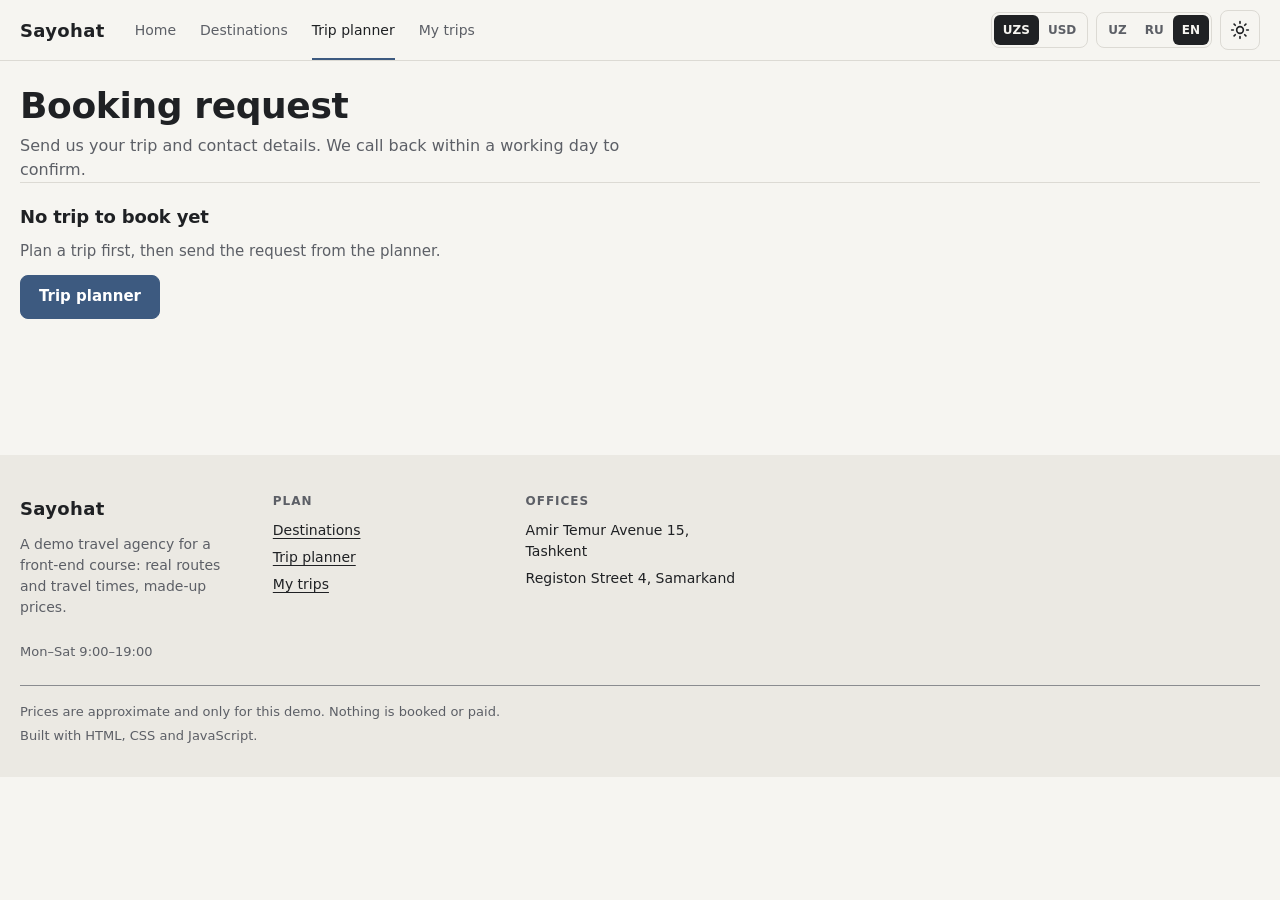
==== booking.html @ a6b67fc7 "Travel agency: logic and pages (not styled yet) Six pages: home with a quick trip start, destination" ====
<!doctype html>
<html lang="en">
<head>
  <meta charset="utf-8">
  <meta name="viewport" content="width=device-width, initial-scale=1">
  <title>Sayohat</title>
  <meta name="description" content="">
  <meta name="theme-color" content="#f6f5f1">
  <!-- Apply the saved theme before the page is drawn, so it never flashes. -->
  <script>
    window.APP_NS = "travel";
    try {
      var savedTheme = localStorage.getItem("travel:theme");
      document.documentElement.setAttribute("data-theme", savedTheme || (matchMedia("(prefers-color-scheme: dark)").matches ? "dark" : "light"));
    } catch (e) {}
  </script>
  <link rel="stylesheet" href="css/base.css">
  <link rel="stylesheet" href="css/site.css">
  <script defer src="js/core.js"></script>
  <script defer src="js/lang.js"></script>
  <script defer src="js/data.js"></script>
  <script defer src="js/calc.js"></script>
  <script defer src="js/store.js"></script>
  <script defer src="js/photos.js"></script>
  <script defer src="js/layout.js"></script>
  <script defer src="js/pages/booking.js"></script>
</head>
<body data-page="booking">
  <a class="skip-link" href="#main" data-i18n="skip">Skip to content</a>
  <header id="site-header" class="site-header"></header>

  <main id="main" tabindex="-1" class="container page">
    <h1 class="page-title" data-i18n="page.booking"></h1>
    <p class="lead" data-i18n="book.intro"></p>
    <div id="bookView"></div>
  </main>
  <footer id="site-footer" class="site-footer"></footer>
  <div id="toasts" class="toast-host" aria-live="polite"></div>
</body>
</html>
---- css/base.css ----
/* ==========================================================
   Travel site base: tokens, reset, type, buttons, form fields, chips,
   sliders, switches, badges, tables, toast (components from site #7).
   ========================================================== */

/* PLACEHOLDER LOOK: plain neutral greys and system fonts, only so the pages
   are usable while the logic is built. The real palette, fonts and shapes
   come from the design brief (do not style before it arrives). */
:root,
:root[data-theme="light"] {
  color-scheme: light;
  --bg: #f6f5f1; --surface: #ffffff; --raised: #ebe9e3; --elevated: #ffffff;
  --ink: #1f2124; --ink-2: #5c5f66; --ink-3: #a3a5aa;
  --line: #dcdad4; --line-strong: #8a8c90;
  --accent: #3d5a80; --accent-text: #3d5a80; --btn: #3d5a80; --btn-hover: #2f4767; --on-btn: #ffffff;
  --soft: #e7ecf3; --ok: #2f7a4f; --warn: #94601f; --danger: #b2433e;
  --chart: #3d5a80; --meter: #2f7a4f; --plate: #e4e2dc;
  --field: #ffffff; --band: #ffffff;
  --toast-bg: #1f2124; --toast-ink: #f6f5f1; --toast-action: #b9c9e0; --focus: #1f2124;
}
:root[data-theme="dark"] {
  color-scheme: dark;
  --bg: #16181c; --surface: #1e2025; --raised: #282a30; --elevated: #30333a;
  --ink: #eeedea; --ink-2: #a9abb0; --ink-3: #6f7278;
  --line: #34373d; --line-strong: #75787e;
  --accent: #8fb0d9; --accent-text: #9fbce0; --btn: #8fb0d9; --btn-hover: #a7c2e3; --on-btn: #16181c;
  --soft: #263040; --ok: #7cbf94; --warn: #d6a764; --danger: #e08a84;
  --chart: #8fb0d9; --meter: #7cbf94; --plate: #1e2025;
  --field: #1e2025; --band: #1e2025;
  --toast-bg: #30333a; --toast-ink: #eeedea; --toast-action: #a7c2e3; --focus: #eeedea;
}

:root {
  --font-head: system-ui, -apple-system, "Segoe UI", Roboto, sans-serif;
  --font-body: system-ui, -apple-system, "Segoe UI", Roboto, sans-serif;
  --r-ctl: 8px;              /* ordinary controls: 6–10px */
  --r-panel: 12px;           /* larger panels */
  --s1: 4px; --s2: 8px; --s3: 12px; --s4: 16px; --s5: 20px; --s6: 24px; --s8: 32px; --s10: 40px; --s12: 48px; --s16: 64px;
  --ease: cubic-bezier(0.2, 0.7, 0.2, 1);
  --fast: 160ms;
  --wide: 1240px;
}

/* ---------- reset and type ---------- */
*, *::before, *::after { box-sizing: border-box; }
html { -webkit-text-size-adjust: 100%; }
body {
  margin: 0;
  min-height: 100vh;
  background: var(--bg);
  color: var(--ink);
  font-family: var(--font-body);
  font-size: 0.9375rem;
  font-weight: 400;
  line-height: 1.5;
  -webkit-font-smoothing: antialiased;
}
h1, h2, h3, p, figure, dl, dd { margin: 0; }
h1, h2, h3 { font-family: var(--font-head); font-weight: 700; line-height: 1.15; letter-spacing: -0.01em; }
button, input, select, textarea { font: inherit; color: inherit; }
button { cursor: pointer; }
ul, ol { margin: 0; padding: 0; list-style: none; }
fieldset { border: 0; margin: 0; padding: 0; min-width: 0; }
legend { padding: 0; }
img, svg { display: block; }
[hidden] { display: none !important; } /* class display rules (e.g. .empty { display: grid }) must not undo hidden */
a { color: var(--accent-text); text-underline-offset: 3px; }
a:hover { color: var(--ink); }
/* every number that people compare lines up */
.num, output, td, .price, .pay-big { font-variant-numeric: tabular-nums; }

:focus-visible { outline: 2px solid var(--focus); outline-offset: 2px; border-radius: 4px; }

.visually-hidden {
  position: absolute !important; width: 1px; height: 1px; padding: 0; margin: -1px;
  overflow: hidden; clip: rect(0 0 0 0); white-space: nowrap; border: 0;
}
.container { width: min(100% - 32px, var(--wide)); margin-inline: auto; }
.hint { color: var(--ink-2); font-size: 0.8125rem; }
.eyebrow, .label { font-size: 0.75rem; font-weight: 500; letter-spacing: 0.08em; text-transform: uppercase; color: var(--ink-2); }

/* ---------- buttons: rectangular, solid accent primary ---------- */
.btn {
  display: inline-flex; align-items: center; justify-content: center; gap: 8px;
  min-height: 44px; padding: 0 18px;
  border: 1px solid var(--btn); border-radius: var(--r-ctl);
  background: var(--btn); color: var(--on-btn);
  font-weight: 600; font-size: 0.9375rem; text-decoration: none; white-space: nowrap;
  transition: background-color var(--fast) var(--ease), border-color var(--fast) var(--ease), color var(--fast) var(--ease);
}
.btn:hover { background: var(--btn-hover); border-color: var(--btn-hover); color: var(--on-btn); }
.btn:disabled { opacity: 0.45; cursor: not-allowed; }
.btn .icon { flex: none; }
.btn-ghost { background: transparent; color: var(--ink); border-color: var(--line-strong); }
.btn-ghost:hover { background: var(--raised); border-color: var(--ink-2); color: var(--ink); }
.btn-danger-ghost { background: transparent; color: var(--danger); border-color: var(--line-strong); }
.btn-danger-ghost:hover { background: transparent; border-color: var(--danger); color: var(--danger); }
.btn-small { min-height: 36px; padding: 0 12px; font-size: 0.8125rem; }
.icon-btn {
  display: inline-grid; place-items: center; width: 40px; height: 40px; flex: none;
  border: 1px solid var(--line); border-radius: var(--r-ctl);
  background: transparent; color: var(--ink);
  transition: border-color var(--fast) var(--ease), background-color var(--fast) var(--ease);
}
.icon-btn:hover { border-color: var(--line-strong); background: var(--raised); }

/* language switch */
.seg { display: inline-flex; border: 1px solid var(--line); border-radius: var(--r-ctl); padding: 2px; }
.seg button { border: 0; background: none; padding: 6px 9px; border-radius: 6px; font-size: 0.75rem; font-weight: 600; color: var(--ink-2); }
.seg button[aria-pressed="true"] { background: var(--ink); color: var(--bg); }

/* ---------- form fields: 44–48px, clear labels ---------- */
.field { display: grid; gap: 6px; min-width: 0; }
.field > label, .field-label, legend { font-size: 0.8125rem; font-weight: 500; color: var(--ink); }
.input, .select {
  width: 100%; min-height: 46px; padding: 10px 12px;
  background: var(--field); color: var(--ink);
  border: 1px solid var(--line-strong); border-radius: var(--r-ctl);
  transition: border-color var(--fast) var(--ease), box-shadow var(--fast) var(--ease);
}
.select { appearance: none; padding-right: 36px; background-image: linear-gradient(45deg, transparent 50%, var(--ink-2) 50%), linear-gradient(135deg, var(--ink-2) 50%, transparent 50%); background-position: calc(100% - 18px) 50%, calc(100% - 13px) 50%; background-size: 5px 5px; background-repeat: no-repeat; }
.input::placeholder { color: var(--ink-2); }
.input:hover, .select:hover { border-color: var(--ink-2); }
.input:focus-visible, .select:focus-visible { outline: none; border-color: var(--accent); box-shadow: 0 0 0 3px var(--soft); }
.input[aria-invalid="true"] { border-color: var(--danger); }
.field-error { font-size: 0.8125rem; color: var(--danger); font-weight: 500; }
.field-error:empty { display: none; }
input[type="number"] { font-variant-numeric: tabular-nums; }

/* ---------- chips: compact and understated, a tint instead of an outline ---------- */
.chip-row { display: flex; flex-wrap: wrap; gap: 6px; align-items: center; }
.chip {
  position: relative; display: inline-flex; align-items: center; gap: 6px;
  min-height: 34px; padding: 0 12px;
  border: 1px solid transparent; border-radius: 6px; background: var(--raised);
  font-size: 0.8125rem; font-weight: 500; color: var(--ink); cursor: pointer;
  transition: border-color var(--fast) var(--ease), background-color var(--fast) var(--ease);
}
.chip:hover { border-color: var(--line-strong); }
.chip-radio:has(input:checked):hover { border-color: var(--ink); }
.chip-radio input { position: absolute; opacity: 0; width: 1px; height: 1px; pointer-events: none; }
.chip-radio:has(input:checked) { background: var(--ink); border-color: var(--ink); color: var(--bg); }
.chip-radio:has(input:focus-visible) { outline: 2px solid var(--focus); outline-offset: 2px; }
.chip.is-disabled { opacity: 0.4; cursor: not-allowed; }
.chip-active { background: var(--soft); border-color: transparent; }
.chip-active .icon { color: var(--ink-2); }

/* ---------- sliders: big thumb, filled track, value and range shown ---------- */
.slider-field { gap: 4px; }
.slider-head { display: flex; justify-content: space-between; gap: 12px; align-items: baseline; }
.slider-value { font-family: var(--font-head); font-weight: 700; font-size: 0.9375rem; white-space: nowrap; }
.slider-range { display: flex; justify-content: space-between; font-size: 0.75rem; color: var(--ink-2); font-variant-numeric: tabular-nums; }
.slider {
  --pct: 50%;
  appearance: none; width: 100%; height: 32px; margin: 0; background: transparent; cursor: pointer;
}
.slider::-webkit-slider-runnable-track { height: 6px; border-radius: 3px; background: linear-gradient(to right, var(--accent) var(--pct), var(--raised) var(--pct)); }
.slider::-moz-range-track { height: 6px; border-radius: 3px; background: var(--raised); }
.slider::-moz-range-progress { height: 6px; border-radius: 3px; background: var(--accent); }
.slider::-webkit-slider-thumb { appearance: none; width: 24px; height: 24px; margin-top: -9px; border-radius: 50%; background: var(--surface); border: 2px solid var(--ink); box-shadow: 0 1px 2px rgba(0, 0, 0, 0.2); }
.slider::-moz-range-thumb { width: 20px; height: 20px; border-radius: 50%; background: var(--surface); border: 2px solid var(--ink); }
.slider:focus-visible { outline: none; }
.slider:focus-visible::-webkit-slider-thumb { outline: 2px solid var(--focus); outline-offset: 3px; }
.slider:focus-visible::-moz-range-thumb { outline: 2px solid var(--focus); outline-offset: 3px; }

/* ---------- switches: compact, obvious on/off ---------- */
.switch { display: flex; align-items: center; gap: 12px; cursor: pointer; font-size: 0.875rem; min-height: 32px; }
.switch input {
  appearance: none; flex: none; width: 40px; height: 24px; margin: 0; border-radius: 12px;
  background: var(--raised); border: 1px solid var(--line-strong); position: relative; cursor: pointer;
  transition: background-color var(--fast) var(--ease), border-color var(--fast) var(--ease);
}
.switch input::after {
  content: ""; position: absolute; top: 3px; left: 3px; width: 16px; height: 16px; border-radius: 50%;
  background: var(--ink-2); transition: transform var(--fast) var(--ease), background-color var(--fast) var(--ease);
}
.switch input:checked { background: var(--ink); border-color: var(--ink); }
.switch input:checked::after { transform: translateX(16px); background: var(--bg); }
.switch input:focus-visible { outline: 2px solid var(--focus); outline-offset: 2px; }

/* ---------- badges ---------- */
.badges { display: flex; flex-wrap: wrap; gap: 4px; }
.badge { display: inline-block; padding: 2px 7px; border-radius: 4px; font-size: 0.6875rem; font-weight: 600; letter-spacing: 0.03em; background: var(--surface); color: var(--ink); }
.badge-new { background: var(--ink); color: var(--bg); border-color: var(--ink); }

/* ---------- tables: horizontal separators ---------- */
.table { width: 100%; border-collapse: collapse; font-size: 0.875rem; }
.table th, .table td { padding: 10px 12px; border-bottom: 1px solid var(--line); text-align: left; vertical-align: top; }
.table thead th { font-weight: 500; color: var(--ink-2); font-size: 0.8125rem; }
.table tbody th { font-weight: 500; }

/* ---------- toast ---------- */
.toast-host { position: fixed; inset: auto 0 calc(var(--tabbar-h, 0px) + 16px) 0; display: grid; justify-items: center; padding-inline: 16px; pointer-events: none; z-index: 60; }
.toast {
  display: inline-flex; align-items: center; gap: 16px; max-width: 520px;
  padding: 10px 10px 10px 16px; border-radius: var(--r-ctl);
  background: var(--toast-bg); color: var(--toast-ink); font-size: 0.875rem;
  pointer-events: auto; animation: toast-in 0.2s var(--ease);
}
.toast.is-leaving { animation: toast-out 0.2s var(--ease) forwards; }
.toast button { background: none; border: 0; padding: 6px 8px; font-weight: 700; color: var(--toast-action); border-radius: 6px; }
@keyframes toast-in { from { opacity: 0; transform: translateY(8px); } }
@keyframes toast-out { to { opacity: 0; transform: translateY(8px); } }

@media (prefers-reduced-motion: reduce) {
  *, *::before, *::after { animation-duration: 0.001ms !important; transition-duration: 0.001ms !important; scroll-behavior: auto !important; }
}
---- css/site.css ----
/* ==========================================================
   Page layouts. STRUCTURE ONLY: grids, spacing and order so every page
   works on phones and desktops. The look (colours, fonts, shapes,
   imagery) waits for the design brief.
   ========================================================== */

:root { --header-h: 60px; --tabbar-h: 0px; }
body { padding-bottom: var(--tabbar-h); }
.skip-link { position: absolute; left: 8px; top: -60px; z-index: 70; padding: 10px 14px; background: var(--surface); border: 1px solid var(--line-strong); border-radius: var(--r-ctl); }
.skip-link:focus { top: 8px; }
.page { padding-block: var(--s6) var(--s12); }
.page-title { font-size: clamp(1.625rem, 4.5vw, 2.25rem); }
.lead { max-width: 62ch; color: var(--ink-2); margin-top: var(--s2); font-size: 1rem; }
.section { margin-top: var(--s12); }
.section > h2, .section-head h2 { font-size: 1.25rem; margin-bottom: var(--s4); }
.section-head { display: flex; justify-content: space-between; align-items: baseline; gap: var(--s3); flex-wrap: wrap; }
.more-link { font-size: 0.875rem; font-weight: 500; }
.empty { display: grid; gap: var(--s3); justify-items: start; padding-block: var(--s6); border-top: 1px solid var(--line); color: var(--ink-2); }
.empty h1, .empty h2 { color: var(--ink); font-size: 1.125rem; }
.price { font-family: var(--font-head); font-weight: 700; font-variant-numeric: tabular-nums; }
.field-row { display: grid; gap: var(--s4); grid-template-columns: repeat(auto-fit, minmax(min(100%, 180px), 1fr)); }
.check { display: flex; gap: var(--s3); align-items: flex-start; font-size: 0.9375rem; cursor: pointer; }
.check input { width: 20px; height: 20px; margin: 2px 0 0; flex: none; accent-color: var(--btn); }
textarea.input { resize: vertical; min-height: 88px; }

/* ---------- header and phone tab bar ---------- */
.site-header { position: sticky; top: 0; z-index: 30; background: var(--bg); border-bottom: 1px solid var(--line); }
.header-bar { display: flex; align-items: center; gap: var(--s5); min-height: var(--header-h); }
.brand { color: var(--ink); text-decoration: none; }
.brand-word { font-family: var(--font-head); font-weight: 800; font-size: 1.125rem; letter-spacing: 0.02em; }
.header-tools { display: flex; align-items: center; gap: var(--s2); margin-left: auto; }
.site-nav ul { display: flex; gap: var(--s1); }
.site-nav a { position: relative; display: flex; align-items: center; gap: 6px; padding: 8px 10px; border-radius: 6px; color: var(--ink-2); text-decoration: none; font-size: 0.875rem; font-weight: 500; }
.site-nav a:hover, .site-nav a[aria-current="page"] { color: var(--ink); }
.nav-count:not(:empty) { min-width: 18px; height: 18px; padding: 0 5px; border-radius: 9px; background: var(--ink); color: var(--bg); font-size: 0.6875rem; font-weight: 700; line-height: 18px; text-align: center; }
.icon-btn .i-sun, .icon-btn .i-moon { display: inline-flex; }
:root[data-theme="dark"] .icon-btn .i-sun, :root:not([data-theme="dark"]) .icon-btn .i-moon { display: none; }
.nav-short { display: none; }
@media (min-width: 960px) {
  .site-nav .icon { display: none; }
  .site-nav a[aria-current="page"]::after { content: ""; position: absolute; left: 10px; right: 10px; bottom: -11px; height: 2px; background: var(--accent); }
}
@media (max-width: 959px) {
  :root { --tabbar-h: 64px; }
  .site-nav { position: fixed; inset: auto 0 0 0; z-index: 40; background: var(--band); border-top: 1px solid var(--line); padding-bottom: env(safe-area-inset-bottom); }
  .site-nav ul { justify-content: space-around; gap: 0; }
  .site-nav li { flex: 1; min-width: 0; }
  .site-nav a { flex-direction: column; gap: 3px; padding: 9px 2px 8px; font-size: 0.6875rem; border-radius: 0; }
  .site-nav a[aria-current="page"]::before { content: ""; position: absolute; top: -1px; left: 25%; right: 25%; height: 2px; background: var(--accent); }
  .nav-count:not(:empty) { position: absolute; top: 4px; left: calc(50% + 6px); }
  .site-nav .nav-full { position: absolute; width: 1px; height: 1px; overflow: hidden; clip: rect(0 0 0 0); white-space: nowrap; }
  .site-nav .nav-short { display: block; max-width: 100%; overflow: hidden; text-overflow: ellipsis; white-space: nowrap; }
  .header-bar { gap: var(--s2); min-height: 56px; }
  .seg button { padding: 6px 7px; }
}

/* ---------- photos and placeholder plates ---------- */
.photo { position: relative; margin: 0; aspect-ratio: 4 / 3; overflow: hidden; background: var(--plate); border-radius: var(--r-ctl); }
.photo img { position: absolute; inset: 0; width: 100%; height: 100%; object-fit: cover; }
.photo-fallback { position: absolute; inset: 0; display: grid; place-content: center; text-align: center; gap: 2px; padding: var(--s3); color: var(--ink-2); }
.photo-fallback-brand { font-size: 0.6875rem; font-weight: 600; letter-spacing: 0.12em; text-transform: uppercase; }
.photo-fallback-name { font-family: var(--font-head); font-size: clamp(1rem, 3vw, 1.375rem); font-weight: 700; color: var(--ink); }

/* ---------- cards ---------- */
.card-grid { display: grid; gap: var(--s8) var(--s5); grid-template-columns: repeat(auto-fill, minmax(min(100%, 260px), 1fr)); }
.city-card { position: relative; display: grid; grid-template-rows: auto 1fr; min-width: 0; }
.card-body { display: grid; gap: 6px; padding-top: var(--s3); align-content: start; min-width: 0; }
.card-region { font-size: 0.75rem; font-weight: 600; letter-spacing: 0.06em; text-transform: uppercase; color: var(--ink-2); }
.card-title { font-size: 1.0625rem; }
.card-title a { color: var(--ink); text-decoration: none; }
.city-card .card-title a::after { content: ""; position: absolute; inset: 0; } /* the whole card opens the place */
.city-card:hover .card-title a { text-decoration: underline; }
.card-about { color: var(--ink-2); font-size: 0.875rem; }
.card-facts { display: grid; gap: 4px; font-size: 0.8125rem; color: var(--ink-2); }
.card-facts li { display: flex; gap: 6px; align-items: flex-start; }
.card-facts .icon { flex: none; margin-top: 2px; }
.card-actions { position: relative; z-index: 1; display: flex; gap: 6px; margin-top: var(--s1); }
.save-btn[aria-pressed="true"] .icon { fill: currentColor; color: var(--danger); }
.tour-grid { display: grid; gap: var(--s6); grid-template-columns: repeat(auto-fill, minmax(min(100%, 300px), 1fr)); }
.tour-card { padding-top: var(--s4); border-top: 1px solid var(--line); }
.tour-card .card-body { padding-top: 0; justify-items: start; }
.tour-route { font-size: 0.875rem; font-weight: 500; }
.tour-price { margin-block: var(--s1); }

/* ---------- home ---------- */
.hero { display: grid; gap: var(--s6); }
.hero-text { display: grid; gap: var(--s3); align-content: start; }
.hero h1 { font-size: clamp(1.75rem, 5.5vw, 2.75rem); max-width: 20ch; }
.quick-plan { display: grid; gap: var(--s4); padding: var(--s5); background: var(--band); border-radius: var(--r-panel); }
.quick-plan h2 { font-size: 1.125rem; }
.qp-row { display: grid; gap: var(--s4); grid-template-columns: 1fr 1fr; }
.quick-plan .chip input { position: absolute; opacity: 0; width: 1px; height: 1px; }
.quick-plan .chip:has(input:checked) { background: var(--ink); color: var(--bg); }
.quick-plan .chip:has(input:focus-visible) { outline: 2px solid var(--focus); outline-offset: 2px; }
@media (min-width: 960px) { .hero { grid-template-columns: minmax(0, 1fr) minmax(0, 1fr); gap: var(--s10); align-items: start; padding-top: var(--s6); } }
.how-list { display: grid; gap: var(--s5); grid-template-columns: repeat(auto-fit, minmax(min(100%, 220px), 1fr)); counter-reset: how; }
.how-list li { display: grid; gap: 4px; padding-top: var(--s3); border-top: 1px solid var(--line); counter-increment: how; }
.how-list li::before { content: counter(how); font-family: var(--font-head); font-weight: 700; color: var(--ink-2); }
.how-list span { color: var(--ink-2); font-size: 0.9375rem; }

/* ---------- destinations ---------- */
.dest-filters { display: grid; gap: var(--s4); margin-top: var(--s6); grid-template-columns: repeat(auto-fit, minmax(min(100%, 170px), 1fr)); }
.filter-search, .filter-types { grid-column: 1 / -1; }
.chip-radio input { position: absolute; opacity: 0; width: 1px; height: 1px; }
.result-bar { display: flex; justify-content: space-between; align-items: center; gap: var(--s3); margin-block: var(--s5) var(--s4); }
.result-count { color: var(--ink-2); font-size: 0.875rem; }
@media (min-width: 960px) { .dest-filters { grid-template-columns: 2fr repeat(4, minmax(0, 1fr)); } .filter-search { grid-column: auto; } }

/* ---------- one destination ---------- */
.crumbs ol { display: flex; flex-wrap: wrap; gap: 4px; font-size: 0.8125rem; color: var(--ink-2); margin-bottom: var(--s4); }
.crumbs li + li::before { content: "/"; margin-right: 4px; color: var(--ink-3); }
.crumbs a { color: var(--ink-2); }
.crumbs [aria-current] { color: var(--ink); }
.dest-top { display: grid; gap: var(--s6); }
.dest-photo { aspect-ratio: 16 / 10; border-radius: var(--r-panel); }
.dest-head { display: grid; gap: var(--s3); align-content: start; }
.dest-head h1 { font-size: clamp(1.75rem, 5vw, 2.5rem); }
.dest-actions { display: flex; flex-wrap: wrap; gap: var(--s2); margin-top: var(--s2); }
@media (min-width: 960px) { .dest-top { grid-template-columns: minmax(0, 1.3fr) minmax(0, 1fr); gap: var(--s10); align-items: start; } }
.fact-list { display: grid; }
.fact-list div { display: flex; justify-content: space-between; gap: var(--s3); padding: 8px 0; border-bottom: 1px solid var(--line); font-size: 0.9375rem; }
.fact-list dt { color: var(--ink-2); }
.fact-list dd { text-align: right; font-weight: 500; }
.season-strip { display: grid; grid-template-columns: repeat(12, minmax(0, 1fr)); gap: 3px; }
.season-strip li { display: grid; place-items: center; min-height: 40px; border-radius: 4px; font-size: 0.6875rem; font-weight: 600; text-transform: uppercase; }
.season-best { background: color-mix(in srgb, var(--ok) 26%, var(--bg)); }
.season-ok { background: var(--raised); }
.season-heat { background: color-mix(in srgb, var(--warn) 28%, var(--bg)); }
.season-snow { background: color-mix(in srgb, var(--accent) 22%, var(--bg)); }
.season-key { display: flex; flex-wrap: wrap; gap: var(--s2) var(--s5); margin-top: var(--s3); font-size: 0.8125rem; color: var(--ink-2); background: none; }
.season-key li { display: flex; gap: 6px; align-items: center; background: none; }
.season-key .dot { width: 12px; height: 12px; border-radius: 3px; }
.season-key .season-best .dot { background: color-mix(in srgb, var(--ok) 26%, var(--bg)); }
.season-key .season-ok .dot { background: var(--raised); }
.season-key .season-heat .dot { background: color-mix(in srgb, var(--warn) 28%, var(--bg)); }
.season-key .season-snow .dot { background: color-mix(in srgb, var(--accent) 22%, var(--bg)); }
.sight-list { display: grid; gap: var(--s5); grid-template-columns: repeat(auto-fit, minmax(min(100%, 240px), 1fr)); }
.sight-list li { display: grid; gap: 4px; padding-top: var(--s3); border-top: 1px solid var(--line); }
.sight-list h3 { font-size: 1rem; }
.sight-list p { color: var(--ink-2); font-size: 0.9375rem; }
.way-list { display: grid; gap: var(--s4); margin-top: var(--s3); }
.way { display: grid; gap: 4px; padding-top: var(--s3); border-top: 1px solid var(--line); }
.way-legs { display: flex; flex-wrap: wrap; align-items: center; gap: 2px; font-size: 0.9375rem; }
.way-total { color: var(--ink-2); font-size: 0.875rem; }

/* ---------- planner ---------- */
.planner-layout { display: grid; gap: var(--s8); margin-top: var(--s6); }
@media (min-width: 960px) { .planner-layout { grid-template-columns: minmax(0, 0.9fr) minmax(0, 1.1fr); gap: var(--s12); align-items: start; } }
#planFields { display: grid; gap: var(--s5); }
.stops-field { display: grid; gap: var(--s3); }
.stops-field legend { margin-bottom: var(--s2); }
.stop-list { display: grid; gap: var(--s3); counter-reset: stop; }
.stop { display: grid; grid-template-columns: minmax(0, 1fr) auto; gap: var(--s2) var(--s3); align-items: end; padding: var(--s3) 0; border-bottom: 1px solid var(--line); }
.stop-head { grid-column: 1 / -1; display: flex; gap: var(--s2); align-items: center; }
.stop-num { display: inline-grid; place-items: center; width: 24px; height: 24px; border-radius: 50%; background: var(--ink); color: var(--bg); font-size: 0.75rem; font-weight: 700; }
.stop-name { font-weight: 600; color: var(--ink); }
.stop-tools { display: flex; gap: 4px; }
.stop-tools .icon-btn:disabled { opacity: 0.35; cursor: not-allowed; }
.stepper-row { display: flex; gap: 6px; align-items: center; }
.stepper-input { width: 72px; text-align: center; }
.stepper .icon-btn:disabled { opacity: 0.35; cursor: not-allowed; }
.add-stop { display: flex; gap: var(--s2); }
.add-stop .select { flex: 1; min-width: 0; }
.plan-result { display: grid; gap: var(--s6); min-width: 0; }
.plan-result > h2 { font-size: 1.25rem; }
.plan-summary { display: grid; gap: 4px; padding: var(--s5); background: var(--band); border-radius: var(--r-panel); }
.plan-label { font-size: 0.75rem; font-weight: 600; letter-spacing: 0.08em; text-transform: uppercase; color: var(--ink-2); }
.plan-total { font-size: clamp(1.75rem, 6vw, 2.5rem); line-height: 1.1; }
.plan-per, .plan-line { color: var(--ink-2); }
.warn-list { display: grid; gap: var(--s2); }
.warn { display: flex; gap: var(--s2); align-items: flex-start; padding-left: var(--s3); border-left: 3px solid var(--warn); font-size: 0.9375rem; }
.warn .icon { flex: none; margin-top: 3px; color: var(--warn); }
.plan-block h3 { font-size: 1.0625rem; margin-bottom: var(--s3); }
.price-rows div { display: flex; justify-content: space-between; gap: var(--s3); padding: 8px 0; border-top: 1px solid var(--line); }
.price-rows dd { font-weight: 600; text-align: right; font-variant-numeric: tabular-nums; }
.price-rows .is-discount dd { color: var(--ok); }
.price-rows .is-total { border-top: 2px solid var(--ink); font-weight: 700; }
.leg-list { display: grid; }
.leg { display: grid; grid-template-columns: auto minmax(0, 1fr) auto; gap: 2px var(--s3); align-items: center; padding: 8px 0; border-top: 1px solid var(--line); font-size: 0.9375rem; }
.leg-meta { grid-column: 2; color: var(--ink-2); font-size: 0.8125rem; }
.leg-price { grid-column: 3; grid-row: 1 / span 2; font-weight: 600; text-align: right; font-variant-numeric: tabular-nums; }
.day-list { display: grid; }
.day { display: grid; gap: 4px; padding: var(--s3) 0; border-top: 1px solid var(--line); }
.day h4 { font-size: 0.9375rem; }
.day-n { font-weight: 700; }
.day-date, .day-night { color: var(--ink-2); font-size: 0.875rem; font-weight: 400; }
.day-city { font-weight: 600; }
.day-travel { display: flex; flex-wrap: wrap; align-items: center; gap: 2px; font-size: 0.875rem; }
.day-sights { display: flex; flex-wrap: wrap; gap: 4px var(--s3); font-size: 0.9375rem; }
.day-sights li::before { content: "· "; color: var(--ink-3); }
.plan-actions { display: grid; gap: var(--s4); justify-items: start; }
.save-plan { display: grid; gap: 6px; width: 100%; }
.save-plan label { font-size: 0.8125rem; font-weight: 500; }
.save-row { display: flex; gap: var(--s2); }
.save-row .input { flex: 1; min-width: 0; }
.plan-more { display: flex; flex-wrap: wrap; gap: var(--s2); }

/* ---------- booking ---------- */
.book-layout { display: grid; gap: var(--s8); margin-top: var(--s6); }
@media (min-width: 960px) { .book-layout { grid-template-columns: minmax(0, 1.2fr) minmax(0, 0.8fr); gap: var(--s12); align-items: start; } .book-summary { position: sticky; top: calc(var(--header-h) + var(--s4)); } }
.book-form { display: grid; gap: var(--s4); max-width: 620px; }
.book-form h2 { font-size: 1.125rem; margin-top: var(--s2); }
.book-form .btn { justify-self: start; }
.book-summary { display: grid; gap: var(--s2); padding: var(--s5); background: var(--band); border-radius: var(--r-panel); }
.book-summary h2 { font-size: 1.125rem; }
.error-summary { padding: var(--s3) var(--s4); border: 1px solid var(--danger); border-left-width: 3px; border-radius: var(--r-ctl); }
.error-summary h2 { font-size: 0.9375rem; color: var(--danger); margin: 0 0 var(--s1); }
.error-summary ul { list-style: disc; padding-left: var(--s5); font-size: 0.875rem; }
.book-done { display: grid; gap: var(--s3); max-width: 560px; margin-top: var(--s6); padding: var(--s6); background: var(--band); border-radius: var(--r-panel); }
.book-done h2 { font-size: 1.375rem; }
.book-code { font-family: var(--font-head); font-size: clamp(1.75rem, 7vw, 2.5rem); font-weight: 700; letter-spacing: 0.06em; }

/* ---------- my trips ---------- */
.jump-links { display: flex; flex-wrap: wrap; gap: var(--s1) var(--s5); margin-top: var(--s3); }
.jump-links a { padding-block: 6px; color: var(--ink); font-size: 0.875rem; font-weight: 500; }
.booking-list, .plan-list { display: grid; }
.booking, .saved-plan { display: grid; gap: 4px; padding-block: var(--s4); border-top: 1px solid var(--line); }
.booking.is-cancelled, .booking.is-past { opacity: 0.7; }
.booking-code strong { font-family: var(--font-head); letter-spacing: 0.04em; }
.saved-plan h3 { font-size: 1rem; }
.booking-actions { display: flex; flex-wrap: wrap; gap: var(--s2); margin-top: var(--s2); }

/* ---------- footer ---------- */
.site-footer { margin-top: var(--s16); padding-block: var(--s10) var(--s8); background: var(--raised); }
:root[data-theme="dark"] .site-footer { background: var(--surface); }
.footer-inner { display: grid; gap: var(--s6); grid-template-columns: repeat(auto-fit, minmax(min(100%, 220px), 1fr)); }
.footer-brand { display: grid; gap: var(--s3); align-content: start; color: var(--ink-2); font-size: 0.875rem; }
.footer-brand .brand-word { color: var(--ink); }
.footer-col h2 { font-family: var(--font-body); font-size: 0.75rem; font-weight: 600; letter-spacing: 0.08em; text-transform: uppercase; color: var(--ink-2); margin-bottom: var(--s3); }
.footer-col ul { display: grid; gap: 6px; font-size: 0.875rem; }
.footer-col a { color: var(--ink); }
.footer-hours, .footer-bottom { grid-column: 1 / -1; color: var(--ink-2); font-size: 0.8125rem; }
.footer-bottom { display: grid; gap: 4px; padding-top: var(--s4); border-top: 1px solid var(--line-strong); }
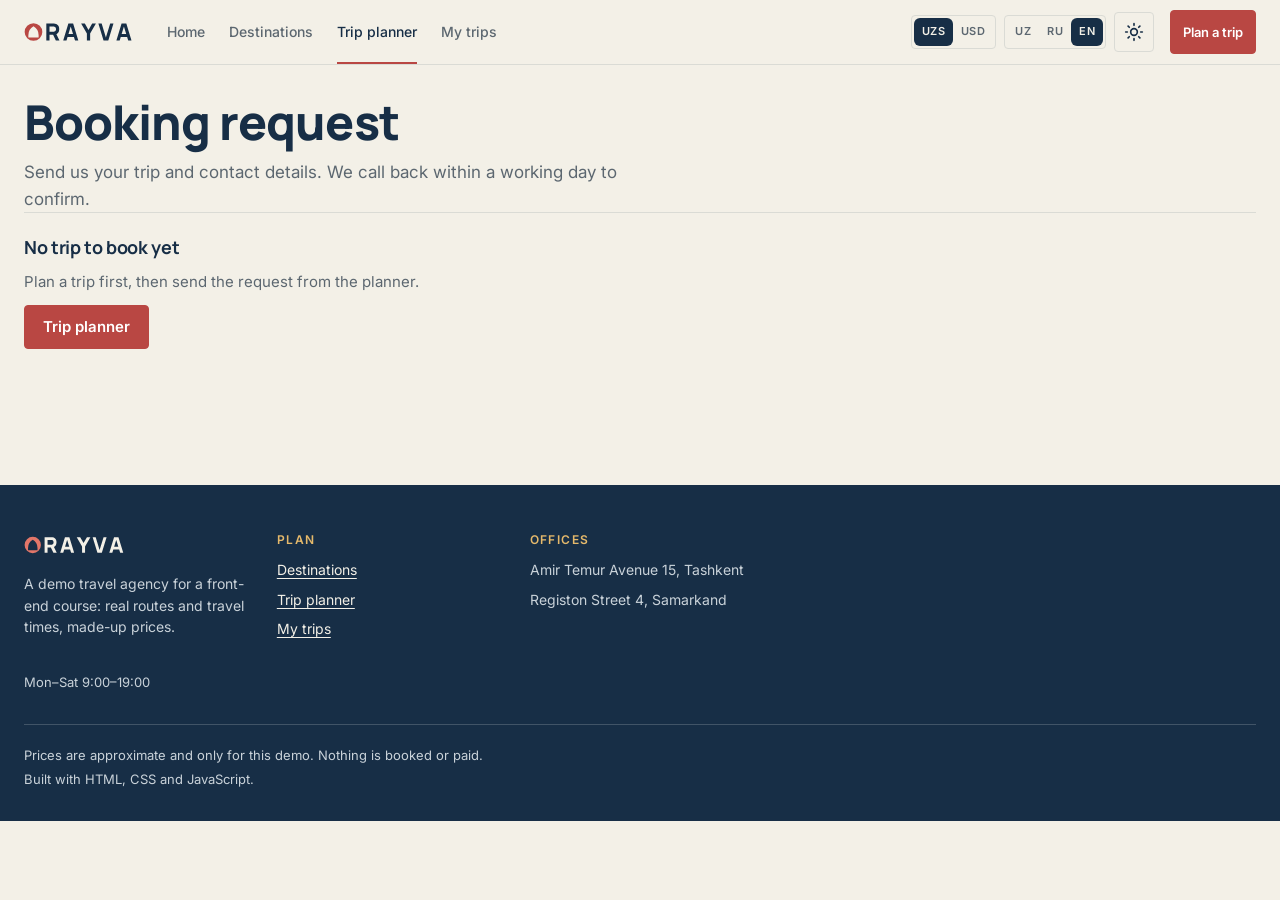
==== commit 33f1cf26: "Restyle as ORAYVA from the design brief Cobalt and Pomegranate palette for light and dark, Manrope, " ====
--- a/booking.html
+++ b/booking.html
@@ -3,9 +3,13 @@
 <head>
   <meta charset="utf-8">
   <meta name="viewport" content="width=device-width, initial-scale=1">
-  <title>Sayohat</title>
+  <title>ORAYVA</title>
   <meta name="description" content="">
-  <meta name="theme-color" content="#f6f5f1">
+  <meta name="theme-color" content="#f3f0e7">
+  <link rel="icon" href="assets/brand/orayva-favicon.svg" type="image/svg+xml">
+  <link rel="preconnect" href="https://fonts.googleapis.com">
+  <link rel="preconnect" href="https://fonts.gstatic.com" crossorigin>
+  <link rel="stylesheet" href="https://fonts.googleapis.com/css2?family=IBM+Plex+Mono:wght@400;500&family=Inter:wght@400..600&family=Manrope:wght@500..800&display=swap">
   <!-- Apply the saved theme before the page is drawn, so it never flashes. -->
   <script>
     window.APP_NS = "travel";
@@ -21,6 +25,7 @@
   <script defer src="js/data.js"></script>
   <script defer src="js/calc.js"></script>
   <script defer src="js/store.js"></script>
+  <script defer src="js/logo.js"></script>
   <script defer src="js/photos.js"></script>
   <script defer src="js/layout.js"></script>
   <script defer src="js/pages/booking.js"></script>
--- a/css/base.css
+++ b/css/base.css
@@ -1,40 +1,61 @@
 /* ==========================================================
-   Travel site base: tokens, reset, type, buttons, form fields, chips,
+   ORAYVA base: tokens, reset, type, buttons, form fields, chips,
    sliders, switches, badges, tables, toast (components from site #7).
    ========================================================== */
 
-/* PLACEHOLDER LOOK: plain neutral greys and system fonts, only so the pages
-   are usable while the logic is built. The real palette, fonts and shapes
-   come from the design brief (do not style before it arrives). */
+/* ORAYVA: "Cobalt & Pomegranate" (design brief, 2026-11-23). Pomegranate is
+   the strong moment (main actions, the logo O, key numbers), cobalt the
+   contrast (route lines, links in data), warm gold used sparingly.
+   A few brief values are too light for small text (WCAG AA 4.5:1, 3:1 for
+   field borders): text uses a slightly deeper shade, noted next to it. */
 :root,
 :root[data-theme="light"] {
   color-scheme: light;
-  --bg: #f6f5f1; --surface: #ffffff; --raised: #ebe9e3; --elevated: #ffffff;
-  --ink: #1f2124; --ink-2: #5c5f66; --ink-3: #a3a5aa;
-  --line: #dcdad4; --line-strong: #8a8c90;
-  --accent: #3d5a80; --accent-text: #3d5a80; --btn: #3d5a80; --btn-hover: #2f4767; --on-btn: #ffffff;
-  --soft: #e7ecf3; --ok: #2f7a4f; --warn: #94601f; --danger: #b2433e;
-  --chart: #3d5a80; --meter: #2f7a4f; --plate: #e4e2dc;
+  --bg: #f3f0e7; --surface: #ffffff; --raised: #e9e6dc; --elevated: #ffffff;
+  --ink: #172e46;
+  --ink-2: #5c6770;          /* brief #65717A is 4.4:1 on the background */
+  --ink-3: #a5aaa9;          /* decoration only */
+  --line: #dadbd5;
+  --line-strong: #7e827f;    /* field borders: 3.4:1 */
+  --accent: #b94743;         /* pomegranate */
+  --accent-text: #983b38;    /* pomegranate as small text: 5.6:1 even on the raised surface */
+  --btn: #b94743; --btn-hover: #983b38; --on-btn: #ffffff;
+  --cobalt: #287c91;
+  --cobalt-text: #236f82;    /* brief #287C91 is 4.2:1 as text */
+  --gold: #e5b96b;
+  --soft: #f4e3df;           /* a pomegranate wash */
+  --cobalt-soft: #dcebee;
+  --ok: #2e7650; --warn: #8a5a12; --danger: #a3312c;
+  --chart: #287c91; --meter: #2e7650; --plate: #e2ded2;
   --field: #ffffff; --band: #ffffff;
-  --toast-bg: #1f2124; --toast-ink: #f6f5f1; --toast-action: #b9c9e0; --focus: #1f2124;
+  --toast-bg: #172e46; --toast-ink: #f3f0e7; --toast-action: #e5b96b; --focus: #172e46;
+  --scrim: 23, 46, 70;       /* hero shade, as r, g, b */
 }
 :root[data-theme="dark"] {
   color-scheme: dark;
-  --bg: #16181c; --surface: #1e2025; --raised: #282a30; --elevated: #30333a;
-  --ink: #eeedea; --ink-2: #a9abb0; --ink-3: #6f7278;
-  --line: #34373d; --line-strong: #75787e;
-  --accent: #8fb0d9; --accent-text: #9fbce0; --btn: #8fb0d9; --btn-hover: #a7c2e3; --on-btn: #16181c;
-  --soft: #263040; --ok: #7cbf94; --warn: #d6a764; --danger: #e08a84;
-  --chart: #8fb0d9; --meter: #7cbf94; --plate: #1e2025;
-  --field: #1e2025; --band: #1e2025;
-  --toast-bg: #30333a; --toast-ink: #eeedea; --toast-action: #a7c2e3; --focus: #eeedea;
+  --bg: #151e28; --surface: #202d3a; --raised: #2b3946; --elevated: #2b3946;
+  --ink: #f1efe8; --ink-2: #b0bac2; --ink-3: #5d6b78;
+  --line: #3a4855;
+  --line-strong: #75828d;    /* field borders: 3.6:1 (brief #3A4855 is 1.8:1) */
+  --accent: #e27669;
+  --accent-text: #f18a7c;    /* 4.9:1 even on the raised surface */
+  --btn: #e27669; --btn-hover: #f18a7c; --on-btn: #151e28;
+  --cobalt: #54a5b4; --cobalt-text: #6db6c4;
+  --gold: #ddbb78;
+  --soft: #3a2a2e; --cobalt-soft: #1c3542;
+  --ok: #7cc29a; --warn: #ddbb78; --danger: #f08a80;
+  --chart: #54a5b4; --meter: #7cc29a; --plate: #202d3a;
+  --field: #202d3a; --band: #202d3a;
+  --toast-bg: #2b3946; --toast-ink: #f1efe8; --toast-action: #ddbb78; --focus: #f1efe8;
+  --scrim: 10, 16, 24;
 }
 
 :root {
-  --font-head: system-ui, -apple-system, "Segoe UI", Roboto, sans-serif;
-  --font-body: system-ui, -apple-system, "Segoe UI", Roboto, sans-serif;
-  --r-ctl: 8px;              /* ordinary controls: 6–10px */
-  --r-panel: 12px;           /* larger panels */
+  --font-head: "Manrope", "Inter", system-ui, sans-serif;
+  --font-body: "Inter", system-ui, -apple-system, "Segoe UI", Roboto, sans-serif;
+  --font-num: "IBM Plex Mono", ui-monospace, "Cascadia Mono", Consolas, monospace;
+  --r-ctl: 4px;              /* controls: crisp, editorial corners */
+  --r-panel: 6px;            /* the few surfaces and photos */
   --s1: 4px; --s2: 8px; --s3: 12px; --s4: 16px; --s5: 20px; --s6: 24px; --s8: 32px; --s10: 40px; --s12: 48px; --s16: 64px;
   --ease: cubic-bezier(0.2, 0.7, 0.2, 1);
   --fast: 160ms;
@@ -55,7 +76,7 @@
   line-height: 1.5;
   -webkit-font-smoothing: antialiased;
 }
-h1, h2, h3, p, figure, dl, dd { margin: 0; }
+h1, h2, h3, h4, p, figure, dl, dd { margin: 0; }
 h1, h2, h3 { font-family: var(--font-head); font-weight: 700; line-height: 1.15; letter-spacing: -0.01em; }
 button, input, select, textarea { font: inherit; color: inherit; }
 button { cursor: pointer; }
--- a/css/site.css
+++ b/css/site.css
@@ -1,194 +1,359 @@
 /* ==========================================================
-   Page layouts. STRUCTURE ONLY: grids, spacing and order so every page
-   works on phones and desktops. The look (colours, fonts, shapes,
-   imagery) waits for the design brief.
+   ORAYVA page layouts: "Cobalt & Pomegranate" (design brief, 2026-11-23).
+   An editorial travel publication crossed with a planning tool:
+   photographs carry the emotion, type and thin rules carry the layout,
+   numbers sit in IBM Plex Mono. Surfaces only for things you act on or
+   read as a result (the trip starter, the planner total, the booking
+   summary). Signature: the route line, cities as stations on one cobalt
+   line, used for tours, the planner and the itinerary.
+   Mobile first; wider layouts in min-width media queries.
    ========================================================== */
 
-:root { --header-h: 60px; --tabbar-h: 0px; }
-body { padding-bottom: var(--tabbar-h); }
+:root { --header-h: 64px; --tabbar-h: 0px; --gutter: 16px; }
+@media (min-width: 640px) { :root { --gutter: 24px; } }
+body { padding-bottom: var(--tabbar-h); font-size: 0.9375rem; line-height: 1.55; }
+.container { width: min(100% - 2 * var(--gutter), var(--wide)); }
+.num, .price { font-family: var(--font-num); font-variant-numeric: tabular-nums; letter-spacing: -0.01em; }
+h1, h2, h3 { letter-spacing: -0.02em; }
 .skip-link { position: absolute; left: 8px; top: -60px; z-index: 70; padding: 10px 14px; background: var(--surface); border: 1px solid var(--line-strong); border-radius: var(--r-ctl); }
 .skip-link:focus { top: 8px; }
-.page { padding-block: var(--s6) var(--s12); }
-.page-title { font-size: clamp(1.625rem, 4.5vw, 2.25rem); }
-.lead { max-width: 62ch; color: var(--ink-2); margin-top: var(--s2); font-size: 1rem; }
-.section { margin-top: var(--s12); }
-.section > h2, .section-head h2 { font-size: 1.25rem; margin-bottom: var(--s4); }
-.section-head { display: flex; justify-content: space-between; align-items: baseline; gap: var(--s3); flex-wrap: wrap; }
-.more-link { font-size: 0.875rem; font-weight: 500; }
+.page { padding-block: var(--s8) var(--s12); }
+.page-title { font-size: clamp(2rem, 5.5vw, 3rem); font-weight: 800; line-height: 1.05; max-width: 18ch; }
+.lead { max-width: 60ch; color: var(--ink-2); margin-top: var(--s3); font-size: 1.0625rem; }
+.eyebrow { display: flex; flex-wrap: wrap; gap: 4px var(--s3); font-size: 0.75rem; font-weight: 600; letter-spacing: 0.12em; text-transform: uppercase; color: var(--cobalt-text); }
+.section { margin-top: var(--s16); }
+.section > h2, .section-head h2 { font-size: clamp(1.375rem, 3vw, 1.75rem); font-weight: 800; margin-bottom: var(--s5); }
+.section-head { display: flex; justify-content: space-between; align-items: baseline; gap: var(--s3); flex-wrap: wrap; margin-bottom: var(--s5); }
+.section-head h2 { margin-bottom: 0; }
+.more-link, .link-arrow { display: inline-flex; align-items: center; gap: 6px; font-size: 0.875rem; font-weight: 600; color: var(--accent-text); text-decoration: none; }
+.more-link:hover, .link-arrow:hover { text-decoration: underline; text-underline-offset: 3px; color: var(--accent-text); }
+.link-arrow .icon { transition: transform var(--fast) var(--ease); }
+.link-arrow:hover .icon { transform: translateX(3px); }
 .empty { display: grid; gap: var(--s3); justify-items: start; padding-block: var(--s6); border-top: 1px solid var(--line); color: var(--ink-2); }
 .empty h1, .empty h2 { color: var(--ink); font-size: 1.125rem; }
-.price { font-family: var(--font-head); font-weight: 700; font-variant-numeric: tabular-nums; }
-.field-row { display: grid; gap: var(--s4); grid-template-columns: repeat(auto-fit, minmax(min(100%, 180px), 1fr)); }
+.field-row { display: grid; gap: var(--s4); grid-template-columns: repeat(auto-fit, minmax(min(100%, 170px), 1fr)); }
 .check { display: flex; gap: var(--s3); align-items: flex-start; font-size: 0.9375rem; cursor: pointer; }
 .check input { width: 20px; height: 20px; margin: 2px 0 0; flex: none; accent-color: var(--btn); }
 textarea.input { resize: vertical; min-height: 88px; }
+.btn { border-radius: var(--r-ctl); min-height: 44px; }
+.btn-ghost { border-color: var(--line-strong); }
+.chip { border-radius: var(--r-ctl); }
+.icon-btn { border-radius: var(--r-ctl); }
+.hint { color: var(--ink-2); }
 
 /* ---------- header and phone tab bar ---------- */
+/* no backdrop-filter here: it would make the header the containing block of the fixed phone tab bar */
 .site-header { position: sticky; top: 0; z-index: 30; background: var(--bg); border-bottom: 1px solid var(--line); }
-.header-bar { display: flex; align-items: center; gap: var(--s5); min-height: var(--header-h); }
-.brand { color: var(--ink); text-decoration: none; }
-.brand-word { font-family: var(--font-head); font-weight: 800; font-size: 1.125rem; letter-spacing: 0.02em; }
+.header-bar { display: flex; align-items: center; gap: var(--s6); min-height: var(--header-h); }
+.brand { display: inline-flex; color: var(--ink); }
+.logo-svg { height: 26px; width: auto; }
+.logo-word { fill: var(--ink); }
+.logo-o { fill: var(--accent); }
 .header-tools { display: flex; align-items: center; gap: var(--s2); margin-left: auto; }
+.header-plan { display: none; }
+.seg { border-color: var(--line); }
+.seg button { padding: 5px 8px; font-size: 0.6875rem; letter-spacing: 0.04em; }
 .site-nav ul { display: flex; gap: var(--s1); }
-.site-nav a { position: relative; display: flex; align-items: center; gap: 6px; padding: 8px 10px; border-radius: 6px; color: var(--ink-2); text-decoration: none; font-size: 0.875rem; font-weight: 500; }
+.site-nav a { position: relative; display: flex; align-items: center; gap: 6px; padding: 8px 10px; color: var(--ink-2); text-decoration: none; font-size: 0.875rem; font-weight: 500; }
 .site-nav a:hover, .site-nav a[aria-current="page"] { color: var(--ink); }
-.nav-count:not(:empty) { min-width: 18px; height: 18px; padding: 0 5px; border-radius: 9px; background: var(--ink); color: var(--bg); font-size: 0.6875rem; font-weight: 700; line-height: 18px; text-align: center; }
+.nav-count:not(:empty) { min-width: 18px; height: 18px; padding: 0 5px; border-radius: 9px; background: var(--accent); color: var(--on-btn); font-family: var(--font-num); font-size: 0.6875rem; font-weight: 500; line-height: 18px; text-align: center; }
 .icon-btn .i-sun, .icon-btn .i-moon { display: inline-flex; }
 :root[data-theme="dark"] .icon-btn .i-sun, :root:not([data-theme="dark"]) .icon-btn .i-moon { display: none; }
 .nav-short { display: none; }
 @media (min-width: 960px) {
   .site-nav .icon { display: none; }
-  .site-nav a[aria-current="page"]::after { content: ""; position: absolute; left: 10px; right: 10px; bottom: -11px; height: 2px; background: var(--accent); }
-}
+  .site-nav a[aria-current="page"]::after { content: ""; position: absolute; left: 10px; right: 10px; bottom: -13px; height: 2px; background: var(--accent); }
+}
+@media (min-width: 1160px) { .header-plan { display: inline-flex; margin-left: var(--s2); } }
 @media (max-width: 959px) {
-  :root { --tabbar-h: 64px; }
+  :root { --tabbar-h: 62px; --header-h: 56px; }
   .site-nav { position: fixed; inset: auto 0 0 0; z-index: 40; background: var(--band); border-top: 1px solid var(--line); padding-bottom: env(safe-area-inset-bottom); }
   .site-nav ul { justify-content: space-around; gap: 0; }
   .site-nav li { flex: 1; min-width: 0; }
-  .site-nav a { flex-direction: column; gap: 3px; padding: 9px 2px 8px; font-size: 0.6875rem; border-radius: 0; }
-  .site-nav a[aria-current="page"]::before { content: ""; position: absolute; top: -1px; left: 25%; right: 25%; height: 2px; background: var(--accent); }
+  .site-nav a { flex-direction: column; gap: 3px; padding: 9px 2px 8px; font-size: 0.6875rem; font-weight: 600; }
+  .site-nav a[aria-current="page"] { color: var(--accent-text); }
+  .site-nav a[aria-current="page"]::before { content: ""; position: absolute; top: -1px; left: 30%; right: 30%; height: 2px; background: var(--accent); }
   .nav-count:not(:empty) { position: absolute; top: 4px; left: calc(50% + 6px); }
   .site-nav .nav-full { position: absolute; width: 1px; height: 1px; overflow: hidden; clip: rect(0 0 0 0); white-space: nowrap; }
   .site-nav .nav-short { display: block; max-width: 100%; overflow: hidden; text-overflow: ellipsis; white-space: nowrap; }
-  .header-bar { gap: var(--s2); min-height: 56px; }
-  .seg button { padding: 6px 7px; }
-}
-
-/* ---------- photos and placeholder plates ---------- */
-.photo { position: relative; margin: 0; aspect-ratio: 4 / 3; overflow: hidden; background: var(--plate); border-radius: var(--r-ctl); }
-.photo img { position: absolute; inset: 0; width: 100%; height: 100%; object-fit: cover; }
-.photo-fallback { position: absolute; inset: 0; display: grid; place-content: center; text-align: center; gap: 2px; padding: var(--s3); color: var(--ink-2); }
+  .header-bar { gap: var(--s2); }
+  .logo-svg { height: 21px; }
+  .seg button { padding: 5px 6px; }
+}
+@media (max-width: 379px) { .logo-svg { height: 18px; } .header-tools { gap: 4px; } }
+
+/* ---------- photos ---------- */
+.photo { position: relative; margin: 0; aspect-ratio: 4 / 3; overflow: hidden; background: var(--plate); border-radius: var(--r-panel); }
+.photo img { position: absolute; inset: 0; width: 100%; height: 100%; object-fit: cover; transition: transform 0.7s var(--ease); }
+.photo-fallback { position: absolute; inset: 0; display: grid; place-content: center; text-align: center; gap: 4px; padding: var(--s3); color: var(--ink-2); background: linear-gradient(160deg, var(--plate), var(--raised)); }
 .photo-fallback-brand { font-size: 0.6875rem; font-weight: 600; letter-spacing: 0.12em; text-transform: uppercase; }
-.photo-fallback-name { font-family: var(--font-head); font-size: clamp(1rem, 3vw, 1.375rem); font-weight: 700; color: var(--ink); }
-
-/* ---------- cards ---------- */
-.card-grid { display: grid; gap: var(--s8) var(--s5); grid-template-columns: repeat(auto-fill, minmax(min(100%, 260px), 1fr)); }
-.city-card { position: relative; display: grid; grid-template-rows: auto 1fr; min-width: 0; }
-.card-body { display: grid; gap: 6px; padding-top: var(--s3); align-content: start; min-width: 0; }
-.card-region { font-size: 0.75rem; font-weight: 600; letter-spacing: 0.06em; text-transform: uppercase; color: var(--ink-2); }
-.card-title { font-size: 1.0625rem; }
-.card-title a { color: var(--ink); text-decoration: none; }
-.city-card .card-title a::after { content: ""; position: absolute; inset: 0; } /* the whole card opens the place */
-.city-card:hover .card-title a { text-decoration: underline; }
-.card-about { color: var(--ink-2); font-size: 0.875rem; }
-.card-facts { display: grid; gap: 4px; font-size: 0.8125rem; color: var(--ink-2); }
-.card-facts li { display: flex; gap: 6px; align-items: flex-start; }
-.card-facts .icon { flex: none; margin-top: 2px; }
-.card-actions { position: relative; z-index: 1; display: flex; gap: 6px; margin-top: var(--s1); }
-.save-btn[aria-pressed="true"] .icon { fill: currentColor; color: var(--danger); }
-.tour-grid { display: grid; gap: var(--s6); grid-template-columns: repeat(auto-fill, minmax(min(100%, 300px), 1fr)); }
-.tour-card { padding-top: var(--s4); border-top: 1px solid var(--line); }
-.tour-card .card-body { padding-top: 0; justify-items: start; }
-.tour-route { font-size: 0.875rem; font-weight: 500; }
-.tour-price { margin-block: var(--s1); }
+.photo-fallback-name { font-family: var(--font-head); font-size: clamp(1.125rem, 3vw, 1.5rem); font-weight: 800; color: var(--ink); }
+.photo-credit { margin-top: 6px; font-size: 0.75rem; color: var(--ink-2); overflow-wrap: anywhere; }
+.photo-credit a { color: inherit; }
+
+/* ---------- the route line (signature) ---------- */
+.route-line { display: flex; flex-wrap: wrap; align-items: center; gap: 6px 0; font-size: 0.875rem; font-weight: 600; }
+.route-line li { display: inline-flex; align-items: center; gap: 6px; }
+.route-line li + li::before { content: ""; width: 20px; height: 2px; margin: 0 2px 0 6px; background: var(--cobalt); }
+.route-dot { width: 9px; height: 9px; border-radius: 50%; border: 2px solid var(--cobalt); background: var(--bg); flex: none; }
+.route-line li:first-child .route-dot, .route-line li:last-child .route-dot { background: var(--accent); border-color: var(--accent); }
+
+/* ---------- places (destination previews) ---------- */
+.place { position: relative; display: grid; align-content: start; gap: var(--s3); min-width: 0; }
+.place-photo { position: relative; }
+.place-photo .save-btn { position: absolute; top: 10px; right: 10px; z-index: 2; background: color-mix(in srgb, var(--surface) 88%, transparent); border-color: transparent; }
+.place-text { display: grid; gap: 6px; min-width: 0; }
+.place-meta { font-size: 0.6875rem; font-weight: 600; letter-spacing: 0.12em; text-transform: uppercase; color: var(--cobalt-text); }
+.place-name { font-size: 1.25rem; font-weight: 800; line-height: 1.15; }
+.place-name a { color: var(--ink); text-decoration: none; }
+.place-name a::after { content: ""; position: absolute; inset: 0; z-index: 1; } /* the whole preview opens the place */
+.place:hover .place-name a { text-decoration: underline; text-decoration-thickness: 2px; text-underline-offset: 4px; text-decoration-color: var(--accent); }
+.place:hover .photo img { transform: scale(1.035); }
+.place-about { color: var(--ink-2); max-width: 52ch; }
+.place-facts { display: grid; gap: 4px; margin-top: 2px; font-family: var(--font-num); font-size: 0.78rem; color: var(--ink-2); }
+.place-facts li { display: flex; gap: 8px; align-items: flex-start; }
+.place-facts .icon { flex: none; margin-top: 2px; color: var(--cobalt); }
+.save-btn[aria-pressed="true"] .icon { fill: currentColor; color: var(--accent); }
+.place-small .place-about, .place-small .place-facts li + li { display: none; }
+.place-small .place-name { font-size: 1.0625rem; }
+.place-small .photo { aspect-ratio: 3 / 2; }
+
+/* home "good this month": a magazine spread, one big story and two beside it */
+.spread { display: grid; gap: var(--s8); }
+@media (min-width: 760px) {
+  .spread { grid-template-columns: minmax(0, 1.45fr) minmax(0, 1fr); grid-template-rows: auto auto; column-gap: var(--s8); row-gap: var(--s6); }
+  .spread .place-wide { grid-row: span 2; }
+  .spread .place-wide .photo { aspect-ratio: 3 / 2; }
+  .spread .place-wide .place-name { font-size: clamp(1.5rem, 2.6vw, 2rem); }
+  .spread .place:not(.place-wide) { grid-template-columns: minmax(0, 1fr) minmax(0, 1fr); gap: var(--s4); align-items: start; }
+  .spread .place:not(.place-wide) .place-about { display: none; }
+}
+
+/* destinations: a gallery with a wide feature every six places */
+.gallery { display: grid; gap: var(--s10) var(--s6); grid-template-columns: minmax(0, 1fr); grid-auto-flow: dense; }
+@media (min-width: 640px) { .gallery { grid-template-columns: repeat(2, minmax(0, 1fr)); } .gallery .place-wide { grid-column: span 2; } .gallery .place-wide .photo { aspect-ratio: 16 / 8; } }
+@media (min-width: 1024px) { .gallery { grid-template-columns: repeat(3, minmax(0, 1fr)); } .gallery .place-wide { grid-column: span 2; } .gallery .place-wide .photo { aspect-ratio: 16 / 9.4; } .gallery .place-wide .place-name { font-size: 1.625rem; } }
+
+/* small places: a sideways strip on phones */
+.place-strip { display: grid; gap: var(--s5); grid-auto-flow: column; grid-auto-columns: 64%; overflow-x: auto; scroll-snap-type: x mandatory; margin-inline: calc(-1 * var(--gutter)); padding: 0 var(--gutter) var(--s2); scroll-padding-inline: var(--gutter); }
+.place-strip > * { scroll-snap-align: start; }
+@media (min-width: 760px) { .place-strip { grid-auto-flow: row; grid-template-columns: repeat(4, minmax(0, 1fr)); overflow: visible; margin-inline: 0; padding: 0; } }
+
+/* ---------- tours: rows with the route line ---------- */
+.tour-list { display: grid; border-bottom: 1px solid var(--line); }
+.tour-row { display: grid; gap: var(--s2) var(--s6); padding-block: var(--s5); border-top: 1px solid var(--line); }
+.tour-length { font-size: 0.75rem; color: var(--ink-2); text-transform: uppercase; letter-spacing: 0.04em; }
+.tour-main { display: grid; gap: var(--s2); min-width: 0; }
+.tour-name { font-size: 1.25rem; font-weight: 800; }
+.tour-name a { color: var(--ink); text-decoration: none; }
+.tour-name a:hover { text-decoration: underline; text-decoration-color: var(--accent); text-underline-offset: 4px; }
+.tour-about { color: var(--ink-2); max-width: 60ch; }
+.tour-side { display: flex; flex-wrap: wrap; justify-content: space-between; align-items: center; gap: var(--s2) var(--s4); }
+.tour-price { display: flex; flex-wrap: wrap; align-items: baseline; gap: 2px 6px; }
+.tour-from, .tour-per { font-size: 0.8125rem; color: var(--ink-2); }
+.tour-price strong { font-size: 1.25rem; font-weight: 500; color: var(--ink); }
+@media (min-width: 900px) {
+  .tour-row { grid-template-columns: 150px minmax(0, 1fr) 220px; align-items: start; }
+  .tour-length { padding-top: 6px; }
+  .tour-side { display: grid; justify-items: end; text-align: right; }
+  .tour-price { justify-content: flex-end; }
+}
 
 /* ---------- home ---------- */
-.hero { display: grid; gap: var(--s6); }
-.hero-text { display: grid; gap: var(--s3); align-content: start; }
-.hero h1 { font-size: clamp(1.75rem, 5.5vw, 2.75rem); max-width: 20ch; }
-.quick-plan { display: grid; gap: var(--s4); padding: var(--s5); background: var(--band); border-radius: var(--r-panel); }
-.quick-plan h2 { font-size: 1.125rem; }
-.qp-row { display: grid; gap: var(--s4); grid-template-columns: 1fr 1fr; }
+.home-page { padding-bottom: var(--s12); }
+.hero { position: relative; display: grid; min-height: min(calc(100svh - var(--header-h) - var(--tabbar-h)), 860px); color: #fff; overflow: hidden; background: #172e46; isolation: isolate; }
+@media (max-width: 639px) { .hero { min-height: max(560px, calc(100svh - var(--header-h) - var(--tabbar-h) - 40px)); } }
+.hero-photo { position: absolute; inset: 0; z-index: -2; }
+.hero-photo img { width: 100%; height: 100%; object-fit: cover; animation: hero-in 1.4s var(--ease) both; }
+@keyframes hero-in { from { opacity: 0; transform: scale(1.04); } }
+/* one shade, only where the words sit (bottom left), so the photograph stays clear */
+.hero::before { content: ""; position: absolute; inset: 0; z-index: -1; background:
+  linear-gradient(to top, rgba(var(--scrim), 0.82) 0%, rgba(var(--scrim), 0.45) 38%, rgba(var(--scrim), 0) 68%),
+  linear-gradient(to right, rgba(var(--scrim), 0.5) 0%, rgba(var(--scrim), 0) 55%); }
+.hero-inner { align-self: end; display: grid; gap: var(--s4); justify-items: start; padding-block: var(--s16) clamp(var(--s12), 9vh, 104px); }
+.hero-label { display: flex; flex-wrap: wrap; align-items: center; gap: 6px var(--s3); font-size: 0.75rem; font-weight: 600; letter-spacing: 0.14em; text-transform: uppercase; }
+.hero-place { display: inline-flex; align-items: center; gap: var(--s2); }
+.hero-place::before { content: ""; width: 28px; height: 2px; background: var(--gold); }
+.hero-coords { font-family: var(--font-num); font-weight: 400; letter-spacing: 0.02em; color: rgba(255, 255, 255, 0.78); text-transform: none; }
+.hero-title { max-width: 13ch; font-size: clamp(2.5rem, 7.2vw, 5rem); font-weight: 800; line-height: 0.98; letter-spacing: -0.035em; text-wrap: balance; }
+.hero-lead { max-width: 46ch; font-size: clamp(1rem, 1.6vw, 1.1875rem); color: rgba(255, 255, 255, 0.88); }
+.hero-cta { display: flex; flex-wrap: wrap; align-items: center; gap: var(--s3) var(--s6); margin-top: var(--s2); }
+.hero-cta .btn { min-height: 48px; padding-inline: 22px; background: #b94743; border-color: #b94743; color: #fff; }
+.hero-cta .btn:hover { background: #983b38; border-color: #983b38; }
+.link-light { color: #fff; }
+.link-light:hover { color: #fff; }
+.hero-scroll { position: absolute; right: var(--gutter); bottom: var(--s6); display: none; align-items: center; gap: var(--s3); color: rgba(255, 255, 255, 0.85); font-size: 0.75rem; font-weight: 600; letter-spacing: 0.14em; text-transform: uppercase; text-decoration: none; writing-mode: vertical-rl; }
+.hero-scroll-line { position: relative; width: 1px; height: 56px; background: rgba(255, 255, 255, 0.35); overflow: hidden; }
+.hero-scroll-line::after { content: ""; position: absolute; left: 0; top: -40%; width: 1px; height: 40%; background: #fff; animation: scroll-run 2.4s var(--ease) infinite; }
+@keyframes scroll-run { to { top: 100%; } }
+@media (min-width: 900px) { .hero-scroll { display: inline-flex; } }
+.hero-credit { position: absolute; left: 0; right: 0; bottom: 8px; padding-inline: var(--gutter); font-size: 0.6875rem; color: rgba(255, 255, 255, 0.7); text-align: right; }
+.hero-credit a { color: inherit; }
+@media (min-width: 900px) { .hero-credit { right: 72px; } }
+
+/* the trip starter rises over the bottom of the hero: one surface, compact */
+.starter { position: relative; z-index: 2; margin-top: calc(-1 * var(--s8)); }
+.quick-plan { display: grid; gap: var(--s4); padding: var(--s5); background: var(--band); border-radius: var(--r-panel); box-shadow: 0 1px 0 var(--line), 0 18px 40px -28px rgba(23, 46, 70, 0.45); }
+.starter-title { font-size: 1.125rem; font-weight: 800; }
 .quick-plan .chip input { position: absolute; opacity: 0; width: 1px; height: 1px; }
-.quick-plan .chip:has(input:checked) { background: var(--ink); color: var(--bg); }
+.quick-plan .chip:has(input:checked) { background: var(--ink); border-color: var(--ink); color: var(--bg); }
 .quick-plan .chip:has(input:focus-visible) { outline: 2px solid var(--focus); outline-offset: 2px; }
-@media (min-width: 960px) { .hero { grid-template-columns: minmax(0, 1fr) minmax(0, 1fr); gap: var(--s10); align-items: start; padding-top: var(--s6); } }
-.how-list { display: grid; gap: var(--s5); grid-template-columns: repeat(auto-fit, minmax(min(100%, 220px), 1fr)); counter-reset: how; }
-.how-list li { display: grid; gap: 4px; padding-top: var(--s3); border-top: 1px solid var(--line); counter-increment: how; }
-.how-list li::before { content: counter(how); font-family: var(--font-head); font-weight: 700; color: var(--ink-2); }
-.how-list span { color: var(--ink-2); font-size: 0.9375rem; }
+.qp-go { display: grid; gap: var(--s2); align-content: end; }
+.qp-summary { font-size: 0.8125rem; color: var(--ink-2); min-height: 1.4em; }
+.quick-plan .field-error:empty { display: none; }
+@media (min-width: 640px) { .quick-plan { grid-template-columns: repeat(2, minmax(0, 1fr)); } .starter-title, .qp-where, .qp-go { grid-column: 1 / -1; } }
+@media (min-width: 1024px) {
+  .starter { margin-top: calc(-1 * var(--s12)); }
+  .quick-plan { grid-template-columns: minmax(0, 2.2fr) minmax(0, 0.7fr) minmax(0, 0.7fr) minmax(0, 1fr); align-items: end; column-gap: var(--s5); padding: var(--s5) var(--s6); }
+  .starter-title { grid-column: 1 / -1; }
+  .qp-where { grid-column: auto; }
+  .qp-go { grid-column: auto; }
+}
+
+.how-list { display: grid; gap: var(--s6); grid-template-columns: repeat(auto-fit, minmax(min(100%, 230px), 1fr)); }
+.how-list li { display: grid; gap: 6px; align-content: start; padding-top: var(--s4); border-top: 2px solid var(--ink); }
+.how-n { font-size: 2rem; line-height: 1; color: var(--accent-text); font-weight: 500; }
+.how-list strong { font-family: var(--font-head); font-size: 1.125rem; font-weight: 800; }
+.how-text { color: var(--ink-2); }
 
 /* ---------- destinations ---------- */
-.dest-filters { display: grid; gap: var(--s4); margin-top: var(--s6); grid-template-columns: repeat(auto-fit, minmax(min(100%, 170px), 1fr)); }
-.filter-search, .filter-types { grid-column: 1 / -1; }
+.dest-filters { display: grid; gap: var(--s4); margin-top: var(--s8); padding-block: var(--s5); border-block: 1px solid var(--line); }
+.filter-search .input { min-height: 50px; font-size: 1rem; padding-left: 44px; background: var(--field) url("data:image/svg+xml,%3Csvg xmlns='http://www.w3.org/2000/svg' width='20' height='20' viewBox='0 0 24 24' fill='none' stroke='%23287c91' stroke-width='2' stroke-linecap='round'%3E%3Ccircle cx='11' cy='11' r='8'/%3E%3Cpath d='m21 21-4.3-4.3'/%3E%3C/svg%3E") no-repeat 14px 50%; }
+.filter-more { display: none; gap: var(--s4); grid-template-columns: repeat(2, minmax(0, 1fr)); }
+.dest-filters.is-open .filter-more { display: grid; }
+.filter-types { grid-column: 1 / -1; }
+.filters-toggle { justify-self: start; }
 .chip-radio input { position: absolute; opacity: 0; width: 1px; height: 1px; }
-.result-bar { display: flex; justify-content: space-between; align-items: center; gap: var(--s3); margin-block: var(--s5) var(--s4); }
-.result-count { color: var(--ink-2); font-size: 0.875rem; }
-@media (min-width: 960px) { .dest-filters { grid-template-columns: 2fr repeat(4, minmax(0, 1fr)); } .filter-search { grid-column: auto; } }
-
-/* ---------- one destination ---------- */
-.crumbs ol { display: flex; flex-wrap: wrap; gap: 4px; font-size: 0.8125rem; color: var(--ink-2); margin-bottom: var(--s4); }
+@media (min-width: 760px) {
+  .filters-toggle { display: none; }
+  .filter-more, .dest-filters.is-open .filter-more { display: grid; grid-template-columns: repeat(4, minmax(0, 1fr)); }
+}
+.result-bar { display: flex; justify-content: space-between; align-items: center; gap: var(--s3); margin-block: var(--s5) var(--s6); }
+.result-count { font-family: var(--font-num); color: var(--ink-2); font-size: 0.8125rem; }
+
+/* ---------- one destination: a travel-guide page ---------- */
+.crumbs ol { display: flex; flex-wrap: wrap; gap: 4px; font-size: 0.8125rem; color: var(--ink-2); margin-bottom: var(--s5); }
 .crumbs li + li::before { content: "/"; margin-right: 4px; color: var(--ink-3); }
 .crumbs a { color: var(--ink-2); }
 .crumbs [aria-current] { color: var(--ink); }
-.dest-top { display: grid; gap: var(--s6); }
-.dest-photo { aspect-ratio: 16 / 10; border-radius: var(--r-panel); }
+.dest-hero { display: grid; gap: var(--s6); }
+.dest-photo { aspect-ratio: 4 / 3; }
 .dest-head { display: grid; gap: var(--s3); align-content: start; }
-.dest-head h1 { font-size: clamp(1.75rem, 5vw, 2.5rem); }
-.dest-actions { display: flex; flex-wrap: wrap; gap: var(--s2); margin-top: var(--s2); }
-@media (min-width: 960px) { .dest-top { grid-template-columns: minmax(0, 1.3fr) minmax(0, 1fr); gap: var(--s10); align-items: start; } }
-.fact-list { display: grid; }
-.fact-list div { display: flex; justify-content: space-between; gap: var(--s3); padding: 8px 0; border-bottom: 1px solid var(--line); font-size: 0.9375rem; }
-.fact-list dt { color: var(--ink-2); }
-.fact-list dd { text-align: right; font-weight: 500; }
-.season-strip { display: grid; grid-template-columns: repeat(12, minmax(0, 1fr)); gap: 3px; }
-.season-strip li { display: grid; place-items: center; min-height: 40px; border-radius: 4px; font-size: 0.6875rem; font-weight: 600; text-transform: uppercase; }
-.season-best { background: color-mix(in srgb, var(--ok) 26%, var(--bg)); }
-.season-ok { background: var(--raised); }
-.season-heat { background: color-mix(in srgb, var(--warn) 28%, var(--bg)); }
-.season-snow { background: color-mix(in srgb, var(--accent) 22%, var(--bg)); }
-.season-key { display: flex; flex-wrap: wrap; gap: var(--s2) var(--s5); margin-top: var(--s3); font-size: 0.8125rem; color: var(--ink-2); background: none; }
-.season-key li { display: flex; gap: 6px; align-items: center; background: none; }
-.season-key .dot { width: 12px; height: 12px; border-radius: 3px; }
-.season-key .season-best .dot { background: color-mix(in srgb, var(--ok) 26%, var(--bg)); }
-.season-key .season-ok .dot { background: var(--raised); }
-.season-key .season-heat .dot { background: color-mix(in srgb, var(--warn) 28%, var(--bg)); }
-.season-key .season-snow .dot { background: color-mix(in srgb, var(--accent) 22%, var(--bg)); }
-.sight-list { display: grid; gap: var(--s5); grid-template-columns: repeat(auto-fit, minmax(min(100%, 240px), 1fr)); }
-.sight-list li { display: grid; gap: 4px; padding-top: var(--s3); border-top: 1px solid var(--line); }
-.sight-list h3 { font-size: 1rem; }
-.sight-list p { color: var(--ink-2); font-size: 0.9375rem; }
-.way-list { display: grid; gap: var(--s4); margin-top: var(--s3); }
-.way { display: grid; gap: 4px; padding-top: var(--s3); border-top: 1px solid var(--line); }
-.way-legs { display: flex; flex-wrap: wrap; align-items: center; gap: 2px; font-size: 0.9375rem; }
-.way-total { color: var(--ink-2); font-size: 0.875rem; }
-
-/* ---------- planner ---------- */
-.planner-layout { display: grid; gap: var(--s8); margin-top: var(--s6); }
-@media (min-width: 960px) { .planner-layout { grid-template-columns: minmax(0, 0.9fr) minmax(0, 1.1fr); gap: var(--s12); align-items: start; } }
+.dest-head h1 { font-size: clamp(2.25rem, 7vw, 4rem); font-weight: 800; line-height: 1; letter-spacing: -0.035em; }
+.dest-types { color: var(--ink-2); letter-spacing: 0.08em; }
+.dest-lead { font-size: clamp(1.0625rem, 1.8vw, 1.25rem); max-width: 46ch; }
+@media (min-width: 900px) {
+  .dest-hero { grid-template-columns: minmax(0, 1.55fr) minmax(0, 1fr); gap: var(--s10); align-items: end; }
+  .dest-photo { aspect-ratio: 16 / 11; }
+  .dest-head { padding-bottom: var(--s8); }
+}
+.dest-facts-row { display: grid; gap: var(--s5); margin-top: var(--s8); padding-block: var(--s5); border-block: 1px solid var(--line); }
+.dest-facts { display: grid; grid-template-columns: repeat(2, minmax(0, 1fr)); gap: var(--s4) var(--s5); }
+.dest-facts div { display: grid; gap: 2px; min-width: 0; }
+.dest-facts dt { font-size: 0.75rem; color: var(--ink-2); }
+.dest-facts dd { font-family: var(--font-num); font-size: 0.9375rem; font-weight: 500; }
+.dest-actions { display: flex; flex-wrap: wrap; gap: var(--s2); }
+.dest-note { font-size: 0.8125rem; }
+@media (min-width: 900px) {
+  .dest-facts-row { grid-template-columns: minmax(0, 1fr) auto; align-items: center; column-gap: var(--s8); }
+  .dest-facts { grid-template-columns: repeat(4, minmax(0, 1fr)); }
+  .dest-facts div + div { padding-left: var(--s5); border-left: 1px solid var(--line); }
+  .dest-note { grid-column: 1 / -1; }
+}
+/* when to go: twelve thin bars */
+.season-strip { display: grid; grid-template-columns: repeat(12, minmax(0, 1fr)); gap: 4px; }
+.season-strip li { display: grid; gap: 6px; font-family: var(--font-num); font-size: 0.6875rem; text-transform: uppercase; color: var(--ink-2); }
+.season-strip li::before { content: ""; height: 10px; border-radius: 2px; background: var(--raised); }
+.season-strip .season-best::before { background: var(--cobalt); }
+.season-strip .season-heat::before { background: var(--gold); }
+.season-strip .season-snow::before { background: repeating-linear-gradient(45deg, var(--cobalt-soft) 0 3px, color-mix(in srgb, var(--cobalt) 45%, var(--bg)) 3px 6px); }
+.season-strip li > span:first-child { text-align: center; }
+.season-key { display: flex; flex-wrap: wrap; gap: var(--s2) var(--s5); margin-top: var(--s4); font-size: 0.8125rem; color: var(--ink-2); }
+.season-key li { display: flex; gap: 8px; align-items: center; }
+.season-key .dot { width: 14px; height: 6px; border-radius: 2px; background: var(--raised); }
+.season-key .season-best .dot { background: var(--cobalt); }
+.season-key .season-heat .dot { background: var(--gold); }
+.season-key .season-snow .dot { background: color-mix(in srgb, var(--cobalt) 45%, var(--bg)); }
+/* sights: a numbered list, like a guidebook */
+.sight-list { display: grid; gap: var(--s6) var(--s8); }
+@media (min-width: 760px) { .sight-list { grid-template-columns: repeat(2, minmax(0, 1fr)); } }
+.sight-list li { display: grid; grid-template-columns: 44px minmax(0, 1fr); gap: 2px var(--s3); padding-top: var(--s4); border-top: 1px solid var(--line); }
+.sight-n { grid-row: span 2; font-size: 1.25rem; color: var(--accent-text); line-height: 1.2; }
+.sight-list h3 { font-size: 1.125rem; font-weight: 800; }
+.sight-list p { color: var(--ink-2); }
+/* three ways to get there, side by side */
+.way-list { display: grid; gap: var(--s5); margin-top: var(--s4); }
+@media (min-width: 760px) { .way-list { grid-template-columns: repeat(3, minmax(0, 1fr)); gap: 0; } .way + .way { padding-left: var(--s6); border-left: 1px solid var(--line); } .way { padding-right: var(--s6); } }
+.way { display: grid; gap: var(--s2); align-content: start; padding-top: var(--s4); border-top: 2px solid var(--cobalt); }
+.way-title { font-family: var(--font-head); font-size: 1rem; }
+.way-legs { display: grid; gap: 4px; font-size: 0.9375rem; }
+.way-legs li { display: flex; gap: 8px; align-items: flex-start; }
+.way-legs .icon { flex: none; margin-top: 3px; color: var(--cobalt); }
+.way-total { color: var(--ink-2); font-size: 0.8125rem; }
+
+/* ---------- the trip planner ---------- */
+.planner-layout { display: grid; gap: var(--s10); margin-top: var(--s8); }
+@media (min-width: 1024px) { .planner-layout { grid-template-columns: minmax(0, 0.92fr) minmax(0, 1.08fr); gap: var(--s12); align-items: start; } }
 #planFields { display: grid; gap: var(--s5); }
+.plan-sec { display: flex; align-items: baseline; gap: var(--s3); padding-top: var(--s5); margin-top: var(--s2); border-top: 1px solid var(--ink); font-size: 1.125rem; font-weight: 800; }
+#planFields > .plan-sec:first-child { margin-top: 0; }
+.plan-sec-n { font-size: 0.8125rem; font-weight: 500; color: var(--accent-text); }
 .stops-field { display: grid; gap: var(--s3); }
 .stops-field legend { margin-bottom: var(--s2); }
-.stop-list { display: grid; gap: var(--s3); counter-reset: stop; }
-.stop { display: grid; grid-template-columns: minmax(0, 1fr) auto; gap: var(--s2) var(--s3); align-items: end; padding: var(--s3) 0; border-bottom: 1px solid var(--line); }
+/* the stops sit on a vertical route line */
+.stop-list { position: relative; display: grid; }
+.stop-list::before { content: ""; position: absolute; left: 11px; top: 18px; bottom: 26px; width: 2px; background: var(--cobalt); }
+.stop { position: relative; display: grid; grid-template-columns: minmax(0, 1fr) auto; gap: var(--s2) var(--s3); align-items: end; padding: var(--s3) 0 var(--s4) 36px; }
+.stop + .stop { border-top: 1px solid var(--line); }
 .stop-head { grid-column: 1 / -1; display: flex; gap: var(--s2); align-items: center; }
-.stop-num { display: inline-grid; place-items: center; width: 24px; height: 24px; border-radius: 50%; background: var(--ink); color: var(--bg); font-size: 0.75rem; font-weight: 700; }
-.stop-name { font-weight: 600; color: var(--ink); }
+.stop-num { position: absolute; left: 0; top: 12px; display: inline-grid; place-items: center; width: 24px; height: 24px; border-radius: 50%; background: var(--bg); border: 2px solid var(--cobalt); color: var(--ink); font-family: var(--font-num); font-size: 0.75rem; }
+.stop:first-child .stop-num, .stop:last-child .stop-num { background: var(--accent); border-color: var(--accent); color: var(--on-btn); }
+.stop-name { font-family: var(--font-head); font-size: 1.0625rem; font-weight: 800; color: var(--ink); text-decoration: none; }
+.stop-name:hover { text-decoration: underline; }
 .stop-tools { display: flex; gap: 4px; }
-.stop-tools .icon-btn:disabled { opacity: 0.35; cursor: not-allowed; }
+.stop-tools .icon-btn:disabled, .stepper .icon-btn:disabled { opacity: 0.35; cursor: not-allowed; }
 .stepper-row { display: flex; gap: 6px; align-items: center; }
-.stepper-input { width: 72px; text-align: center; }
-.stepper .icon-btn:disabled { opacity: 0.35; cursor: not-allowed; }
+.stepper-input { width: 64px; text-align: center; font-family: var(--font-num); }
 .add-stop { display: flex; gap: var(--s2); }
 .add-stop .select { flex: 1; min-width: 0; }
-.plan-result { display: grid; gap: var(--s6); min-width: 0; }
-.plan-result > h2 { font-size: 1.25rem; }
-.plan-summary { display: grid; gap: 4px; padding: var(--s5); background: var(--band); border-radius: var(--r-panel); }
-.plan-label { font-size: 0.75rem; font-weight: 600; letter-spacing: 0.08em; text-transform: uppercase; color: var(--ink-2); }
-.plan-total { font-size: clamp(1.75rem, 6vw, 2.5rem); line-height: 1.1; }
-.plan-per, .plan-line { color: var(--ink-2); }
-.warn-list { display: grid; gap: var(--s2); }
-.warn { display: flex; gap: var(--s2); align-items: flex-start; padding-left: var(--s3); border-left: 3px solid var(--warn); font-size: 0.9375rem; }
+.plan-result { display: grid; gap: var(--s8); min-width: 0; }
+.plan-result > h2 { font-size: 1.5rem; font-weight: 800; }
+.plan-summary { display: grid; gap: 4px; padding: var(--s5) var(--s6); background: var(--band); border-radius: var(--r-panel); border-top: 3px solid var(--accent); }
+@media (min-width: 1024px) { .plan-summary { position: sticky; top: calc(var(--header-h) + var(--s4)); z-index: 3; box-shadow: 0 20px 36px -30px rgba(23, 46, 70, 0.5); } }
+.plan-label { font-size: 0.75rem; font-weight: 600; letter-spacing: 0.1em; text-transform: uppercase; color: var(--ink-2); }
+.plan-total { font-size: clamp(2rem, 6vw, 2.75rem); font-weight: 500; line-height: 1.05; color: var(--ink); }
+.plan-per { font-family: var(--font-num); font-size: 0.875rem; color: var(--ink); }
+.plan-line { font-family: var(--font-num); font-size: 0.8125rem; color: var(--ink-2); }
+.warn-list { display: grid; gap: var(--s3); }
+.warn { display: flex; gap: var(--s3); align-items: flex-start; padding: 2px 0 2px var(--s3); border-left: 2px solid var(--gold); font-size: 0.9375rem; }
 .warn .icon { flex: none; margin-top: 3px; color: var(--warn); }
-.plan-block h3 { font-size: 1.0625rem; margin-bottom: var(--s3); }
-.price-rows div { display: flex; justify-content: space-between; gap: var(--s3); padding: 8px 0; border-top: 1px solid var(--line); }
-.price-rows dd { font-weight: 600; text-align: right; font-variant-numeric: tabular-nums; }
+.plan-block h3 { font-size: 1.125rem; font-weight: 800; margin-bottom: var(--s3); }
+.price-rows div { display: flex; justify-content: space-between; gap: var(--s3); padding: 9px 0; border-top: 1px solid var(--line); }
+.price-rows dd { font-family: var(--font-num); font-weight: 500; text-align: right; }
 .price-rows .is-discount dd { color: var(--ok); }
 .price-rows .is-total { border-top: 2px solid var(--ink); font-weight: 700; }
+.price-rows .is-total dd { font-size: 1.0625rem; }
 .leg-list { display: grid; }
-.leg { display: grid; grid-template-columns: auto minmax(0, 1fr) auto; gap: 2px var(--s3); align-items: center; padding: 8px 0; border-top: 1px solid var(--line); font-size: 0.9375rem; }
-.leg-meta { grid-column: 2; color: var(--ink-2); font-size: 0.8125rem; }
-.leg-price { grid-column: 3; grid-row: 1 / span 2; font-weight: 600; text-align: right; font-variant-numeric: tabular-nums; }
-.day-list { display: grid; }
-.day { display: grid; gap: 4px; padding: var(--s3) 0; border-top: 1px solid var(--line); }
-.day h4 { font-size: 0.9375rem; }
-.day-n { font-weight: 700; }
-.day-date, .day-night { color: var(--ink-2); font-size: 0.875rem; font-weight: 400; }
-.day-city { font-weight: 600; }
-.day-travel { display: flex; flex-wrap: wrap; align-items: center; gap: 2px; font-size: 0.875rem; }
-.day-sights { display: flex; flex-wrap: wrap; gap: 4px var(--s3); font-size: 0.9375rem; }
-.day-sights li::before { content: "· "; color: var(--ink-3); }
-.plan-actions { display: grid; gap: var(--s4); justify-items: start; }
+.leg { display: grid; grid-template-columns: auto minmax(0, 1fr) auto; gap: 2px var(--s3); align-items: center; padding: 10px 0; border-top: 1px solid var(--line); }
+.leg > .icon { color: var(--cobalt); grid-row: span 2; }
+.leg-cities { font-weight: 600; }
+.leg-meta { grid-column: 2; font-family: var(--font-num); color: var(--ink-2); font-size: 0.78rem; }
+.leg-price { grid-column: 3; grid-row: 1 / span 2; font-family: var(--font-num); font-weight: 500; text-align: right; }
+/* day by day: a timeline on the route line */
+.day-list { position: relative; display: grid; }
+.day-list::before { content: ""; position: absolute; left: 5px; top: 10px; bottom: 10px; width: 2px; background: var(--line); }
+.day { position: relative; display: grid; gap: 4px; padding: var(--s3) 0 var(--s4) 28px; }
+.day::before { content: ""; position: absolute; left: 0; top: 18px; width: 12px; height: 12px; border-radius: 50%; background: var(--bg); border: 2px solid var(--cobalt); }
+.day.is-last::before { background: var(--accent); border-color: var(--accent); }
+.day h4 { font-size: 1rem; display: flex; flex-wrap: wrap; gap: 0 6px; align-items: baseline; }
+.day-n { font-family: var(--font-num); font-size: 0.8125rem; font-weight: 500; color: var(--accent-text); text-transform: uppercase; }
+.day-date { font-family: var(--font-num); color: var(--ink-2); font-size: 0.8125rem; font-weight: 400; }
+.day-city { font-family: var(--font-head); font-weight: 800; }
+.day-travel { display: flex; flex-wrap: wrap; align-items: center; gap: 4px; font-size: 0.875rem; color: var(--cobalt-text); }
+.day-sights { display: flex; flex-wrap: wrap; gap: 4px var(--s4); }
+.day-sights li::before { content: "— "; color: var(--ink-3); }
+.day-night { color: var(--ink-2); font-size: 0.8125rem; }
+.plan-actions { display: grid; gap: var(--s5); justify-items: start; padding-top: var(--s5); border-top: 1px solid var(--ink); }
 .save-plan { display: grid; gap: 6px; width: 100%; }
 .save-plan label { font-size: 0.8125rem; font-weight: 500; }
 .save-row { display: flex; gap: var(--s2); }
@@ -196,38 +361,115 @@
 .plan-more { display: flex; flex-wrap: wrap; gap: var(--s2); }
 
 /* ---------- booking ---------- */
-.book-layout { display: grid; gap: var(--s8); margin-top: var(--s6); }
-@media (min-width: 960px) { .book-layout { grid-template-columns: minmax(0, 1.2fr) minmax(0, 0.8fr); gap: var(--s12); align-items: start; } .book-summary { position: sticky; top: calc(var(--header-h) + var(--s4)); } }
+.book-layout { display: grid; gap: var(--s10); margin-top: var(--s8); }
+@media (min-width: 960px) { .book-layout { grid-template-columns: minmax(0, 1.15fr) minmax(0, 0.85fr); gap: var(--s12); align-items: start; } .book-summary { position: sticky; top: calc(var(--header-h) + var(--s4)); } }
 .book-form { display: grid; gap: var(--s4); max-width: 620px; }
-.book-form h2 { font-size: 1.125rem; margin-top: var(--s2); }
-.book-form .btn { justify-self: start; }
-.book-summary { display: grid; gap: var(--s2); padding: var(--s5); background: var(--band); border-radius: var(--r-panel); }
-.book-summary h2 { font-size: 1.125rem; }
-.error-summary { padding: var(--s3) var(--s4); border: 1px solid var(--danger); border-left-width: 3px; border-radius: var(--r-ctl); }
+.book-form > h2 { display: flex; align-items: baseline; gap: var(--s3); padding-top: var(--s4); margin-top: var(--s2); border-top: 1px solid var(--ink); font-size: 1.125rem; font-weight: 800; }
+.book-form > h2:first-of-type { margin-top: 0; }
+.book-form .btn { justify-self: start; min-width: 200px; }
+.book-summary { display: grid; gap: var(--s2); padding: var(--s5) var(--s6); background: var(--band); border-radius: var(--r-panel); border-top: 3px solid var(--cobalt); }
+.book-summary h2 { font-size: 1.125rem; font-weight: 800; }
+.book-summary .fact-list { margin-block: var(--s2); }
+.fact-list { display: grid; }
+.fact-list div { display: flex; justify-content: space-between; gap: var(--s3); padding: 8px 0; border-bottom: 1px solid var(--line); font-size: 0.9375rem; }
+.fact-list dt { color: var(--ink-2); }
+.fact-list dd { text-align: right; font-weight: 500; }
+.error-summary { padding: var(--s3) var(--s4); border-left: 3px solid var(--danger); background: color-mix(in srgb, var(--danger) 7%, var(--bg)); border-radius: 0 var(--r-ctl) var(--r-ctl) 0; }
 .error-summary h2 { font-size: 0.9375rem; color: var(--danger); margin: 0 0 var(--s1); }
 .error-summary ul { list-style: disc; padding-left: var(--s5); font-size: 0.875rem; }
-.book-done { display: grid; gap: var(--s3); max-width: 560px; margin-top: var(--s6); padding: var(--s6); background: var(--band); border-radius: var(--r-panel); }
-.book-done h2 { font-size: 1.375rem; }
-.book-code { font-family: var(--font-head); font-size: clamp(1.75rem, 7vw, 2.5rem); font-weight: 700; letter-spacing: 0.06em; }
+.error-summary a { color: var(--ink); }
+.book-done { display: grid; gap: var(--s3); max-width: 600px; margin-top: var(--s8); padding: var(--s6) var(--s6) var(--s8); background: var(--band); border-radius: var(--r-panel); border-top: 3px solid var(--accent); }
+.book-done h2 { font-size: clamp(1.5rem, 4vw, 2rem); font-weight: 800; }
+.book-code { font-family: var(--font-num); font-size: clamp(2rem, 8vw, 3rem); font-weight: 500; letter-spacing: 0.06em; color: var(--accent-text); }
 
 /* ---------- my trips ---------- */
-.jump-links { display: flex; flex-wrap: wrap; gap: var(--s1) var(--s5); margin-top: var(--s3); }
-.jump-links a { padding-block: 6px; color: var(--ink); font-size: 0.875rem; font-weight: 500; }
+.jump-links { display: flex; flex-wrap: wrap; gap: var(--s1) var(--s5); margin-top: var(--s4); }
+.jump-links a { padding-block: 6px; color: var(--ink); font-size: 0.875rem; font-weight: 600; text-decoration-color: var(--ink-3); }
+.jump-links a:hover { text-decoration-color: var(--accent); }
 .booking-list, .plan-list { display: grid; }
-.booking, .saved-plan { display: grid; gap: 4px; padding-block: var(--s4); border-top: 1px solid var(--line); }
-.booking.is-cancelled, .booking.is-past { opacity: 0.7; }
-.booking-code strong { font-family: var(--font-head); letter-spacing: 0.04em; }
-.saved-plan h3 { font-size: 1rem; }
+.booking, .saved-plan { display: grid; gap: 6px; padding-block: var(--s5); border-top: 1px solid var(--line); }
+.booking.is-cancelled, .booking.is-past { opacity: 0.72; }
+.booking-code { display: flex; flex-wrap: wrap; gap: var(--s2); align-items: center; }
+.booking-code strong { font-family: var(--font-num); font-size: 1.125rem; font-weight: 500; letter-spacing: 0.04em; }
+.booking .badge, .booking-code .badge { background: var(--cobalt-soft); color: var(--ink); }
+.is-cancelled .badge { background: var(--raised); }
+.booking-route { font-family: var(--font-head); font-weight: 800; font-size: 1.0625rem; }
+.saved-plan h3 { font-size: 1.125rem; font-weight: 800; }
+.saved-plan h3 a { color: var(--ink); }
 .booking-actions { display: flex; flex-wrap: wrap; gap: var(--s2); margin-top: var(--s2); }
 
-/* ---------- footer ---------- */
-.site-footer { margin-top: var(--s16); padding-block: var(--s10) var(--s8); background: var(--raised); }
-:root[data-theme="dark"] .site-footer { background: var(--surface); }
-.footer-inner { display: grid; gap: var(--s6); grid-template-columns: repeat(auto-fit, minmax(min(100%, 220px), 1fr)); }
-.footer-brand { display: grid; gap: var(--s3); align-content: start; color: var(--ink-2); font-size: 0.875rem; }
-.footer-brand .brand-word { color: var(--ink); }
-.footer-col h2 { font-family: var(--font-body); font-size: 0.75rem; font-weight: 600; letter-spacing: 0.08em; text-transform: uppercase; color: var(--ink-2); margin-bottom: var(--s3); }
-.footer-col ul { display: grid; gap: 6px; font-size: 0.875rem; }
-.footer-col a { color: var(--ink); }
-.footer-hours, .footer-bottom { grid-column: 1 / -1; color: var(--ink-2); font-size: 0.8125rem; }
-.footer-bottom { display: grid; gap: 4px; padding-top: var(--s4); border-top: 1px solid var(--line-strong); }
+/* ---------- footer: the one dark band ---------- */
+.site-footer { margin-top: var(--s16); padding-block: var(--s12) var(--s8); background: #172e46; color: #c9d2d9; }
+:root[data-theme="dark"] .site-footer { background: #0f161e; }
+.site-footer .logo-word { fill: #f3f0e7; }
+.site-footer .logo-o { fill: #e27669; }
+.footer-inner { display: grid; gap: var(--s8); grid-template-columns: repeat(auto-fit, minmax(min(100%, 220px), 1fr)); }
+.footer-brand { display: grid; gap: var(--s4); align-content: start; font-size: 0.875rem; max-width: 36ch; }
+.footer-brand .logo-svg { height: 24px; }
+.footer-col h2 { font-family: var(--font-body); font-size: 0.75rem; font-weight: 600; letter-spacing: 0.12em; text-transform: uppercase; color: #e5b96b; margin-bottom: var(--s3); }
+.footer-col ul { display: grid; gap: 8px; font-size: 0.875rem; }
+.footer-col a { color: #f3f0e7; }
+.footer-hours, .footer-bottom { grid-column: 1 / -1; font-size: 0.8125rem; }
+.footer-bottom { display: grid; gap: 4px; padding-top: var(--s5); border-top: 1px solid rgba(255, 255, 255, 0.18); }
+.site-footer :focus-visible { outline-color: #f3f0e7; }
+
+/* ---------- motion: calm, and off when asked ---------- */
+.place, .tour-row, .how-list li { animation: rise 0.5s var(--ease) both; }
+@keyframes rise { from { opacity: 0; transform: translateY(8px); } }
+@media (prefers-reduced-motion: reduce) {
+  .hero-photo img, .place, .tour-row, .how-list li { animation: none; }
+  .hero-scroll-line::after { animation: none; top: 30%; }
+  .photo img, .link-arrow .icon { transition: none; }
+  .place:hover .photo img { transform: none; }
+}
+
+/* desktop hero: a magazine spread. The words sit in a deep cobalt-ink column,
+   the photograph bleeds to the right edge, so nothing covers the minaret. */
+@media (min-width: 960px) {
+  .hero { min-height: min(calc(100svh - var(--header-h)), 820px); grid-template-columns: minmax(0, 0.82fr) minmax(0, 1.18fr); background: #172e46; }
+  :root[data-theme="dark"] .hero { background: #0f161e; }
+  .hero::before { display: none; }
+  .hero-photo { position: relative; inset: auto; grid-column: 2; grid-row: 1; z-index: 0; }
+  .hero-photo::after { content: ""; position: absolute; inset: 0 auto 0 0; width: 18%; background: linear-gradient(to right, rgba(23, 46, 70, 0.55), rgba(23, 46, 70, 0)); }
+  :root[data-theme="dark"] .hero-photo::after { background: linear-gradient(to right, rgba(15, 22, 30, 0.6), rgba(15, 22, 30, 0)); }
+  .hero-photo img { position: absolute; inset: 0; }
+  .hero-inner { grid-column: 1; grid-row: 1; width: auto; margin: 0; align-self: stretch; align-content: end; padding: var(--s16) var(--s10) var(--s16) max(var(--gutter), calc((100vw - var(--wide)) / 2)); }
+  .hero-title { font-size: clamp(3rem, 5vw, 4.75rem); max-width: 11ch; }
+  .hero-scroll { left: max(var(--gutter), calc((100vw - var(--wide)) / 2)); right: auto; bottom: var(--s6); writing-mode: horizontal-tb; }
+  .hero-scroll-line { width: 56px; height: 1px; }
+  .hero-scroll-line::after { top: 0; left: -40%; width: 40%; height: 1px; animation-name: scroll-run-x; }
+  .hero-credit { left: auto; right: var(--gutter); width: 50%; }
+  .starter { margin-top: calc(-1 * var(--s10)); }
+}
+@keyframes scroll-run-x { to { left: 100%; } }
+@media (prefers-reduced-motion: reduce) { .hero-scroll-line::after { animation: none; left: 30%; } }
+/* the starter overlaps the hero's last 32–48px: keep the credit and scroll cue above it */
+.hero-inner { padding-bottom: calc(clamp(var(--s12), 9vh, 104px) + var(--s8)); }
+.hero-credit { bottom: calc(var(--s8) + 6px); }
+@media (min-width: 960px) {
+  .hero-inner { padding-bottom: calc(var(--s16) + var(--s10)); }
+  .hero-credit, .hero-scroll { bottom: calc(var(--s10) + 10px); }
+}
+@media (min-width: 1024px) { .hero-credit, .hero-scroll { bottom: calc(var(--s12) + 10px); } .hero-inner { padding-bottom: calc(var(--s16) + var(--s12)); } }
+
+/* the other photos of a place: two side by side, the first a little wider */
+.dest-more { display: grid; gap: var(--s4); margin-top: var(--s10); }
+.dest-more .photo { aspect-ratio: 3 / 2; }
+@media (min-width: 760px) { .dest-more-2 { grid-template-columns: minmax(0, 1.4fr) minmax(0, 1fr); align-items: end; } .dest-more-2 .dest-more-item:last-child .photo { aspect-ratio: 4 / 3.6; } }
+/* the sticky total hides what scrolls past above it */
+@media (min-width: 1024px) { .plan-summary { box-shadow: 0 -24px 0 var(--bg), 0 20px 36px -30px rgba(23, 46, 70, 0.5); } }
+.day::before { top: 19px; }
+
+/* phones and small tablets: the spread stacks. Photo on top, uncovered;
+   the words on the cobalt-ink band below it */
+@media (max-width: 959px) {
+  .hero { min-height: 0; grid-template-rows: auto auto; background: #172e46; }
+  :root[data-theme="dark"] .hero { background: #0f161e; }
+  .hero::before { display: none; }
+  .hero-photo { position: relative; inset: auto; z-index: 0; aspect-ratio: 4 / 3.3; }
+  .hero-photo img { position: absolute; inset: 0; }
+  .hero-inner { padding-block: var(--s6) calc(var(--s8) + var(--s10)); gap: var(--s3); }
+  .hero-title { font-size: clamp(2.25rem, 10vw, 3.25rem); }
+  .hero-credit { position: absolute; top: 0; bottom: auto; left: 0; right: 0; padding: 0; }
+  .hero-credit-text { position: absolute; right: var(--gutter); margin: 0; top: calc(100vw / 4 * 3.3 - 22px); max-width: calc(100% - 2 * var(--gutter)); font-size: 0.6875rem; color: rgba(255, 255, 255, 0.85); text-shadow: 0 1px 2px rgba(0, 0, 0, 0.6); }
+}
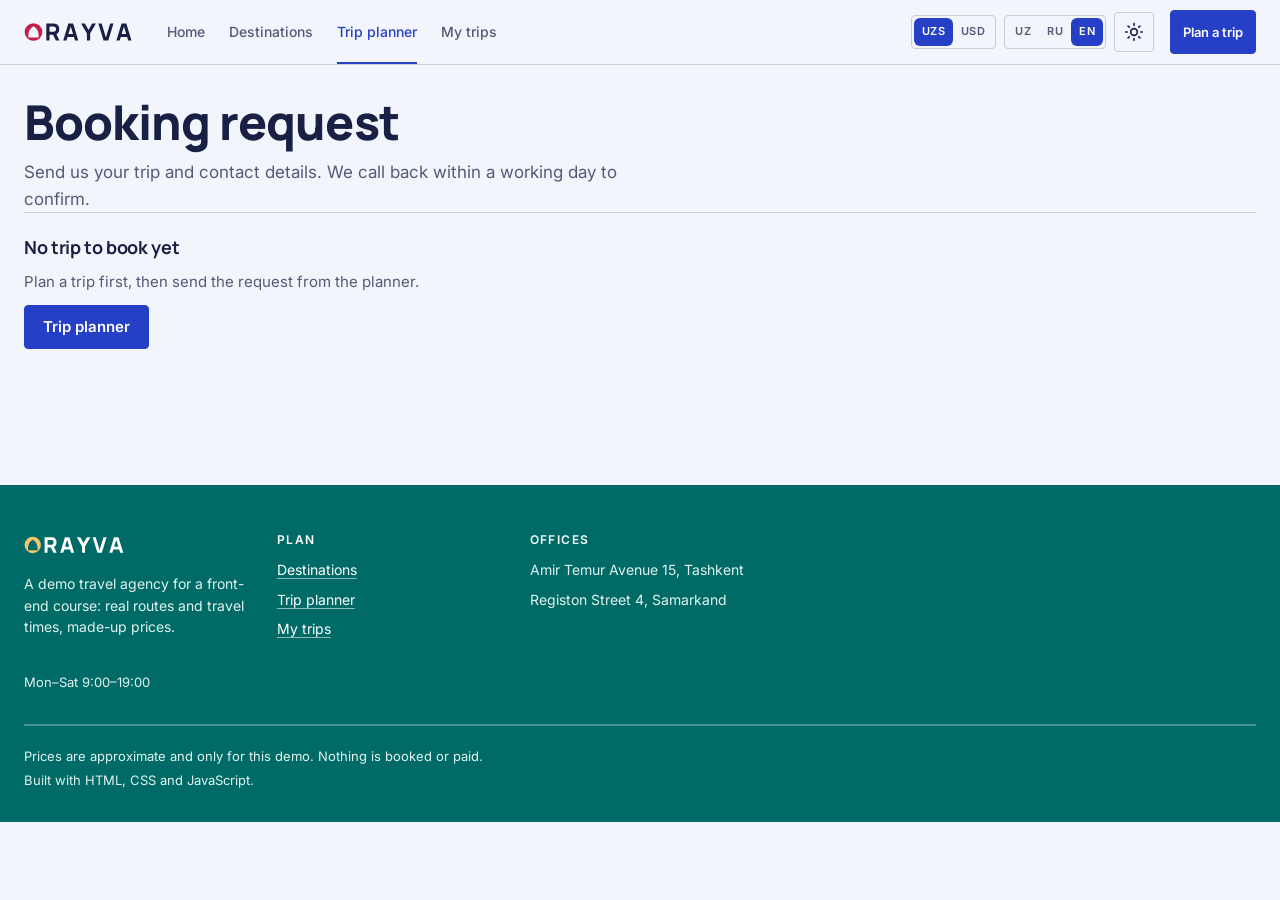
==== commit feed027f: "Recolour as Electric Lapis Lapis as the identity (hero column, buttons, active nav, route line, plan" ====
--- a/booking.html
+++ b/booking.html
@@ -5,7 +5,7 @@
   <meta name="viewport" content="width=device-width, initial-scale=1">
   <title>ORAYVA</title>
   <meta name="description" content="">
-  <meta name="theme-color" content="#f3f0e7">
+  <meta name="theme-color" content="#f3f5fc">
   <link rel="icon" href="assets/brand/orayva-favicon.svg" type="image/svg+xml">
   <link rel="preconnect" href="https://fonts.googleapis.com">
   <link rel="preconnect" href="https://fonts.gstatic.com" crossorigin>
--- a/css/base.css
+++ b/css/base.css
@@ -3,51 +3,57 @@
    sliders, switches, badges, tables, toast (components from site #7).
    ========================================================== */
 
-/* ORAYVA: "Cobalt & Pomegranate" (design brief, 2026-11-23). Pomegranate is
-   the strong moment (main actions, the logo O, key numbers), cobalt the
-   contrast (route lines, links in data), warm gold used sparingly.
-   A few brief values are too light for small text (WCAG AA 4.5:1, 3:1 for
-   field borders): text uses a slightly deeper shade, noted next to it. */
+/* ORAYVA: "Electric Lapis" (colour brief, 2026-11-23; replaces Cobalt &
+   Pomegranate, which felt too beige and too close to Varaq and OLIVE).
+   Four families, each with one job:
+   - lapis: the identity (main actions, hero column, active nav, route line, planner total)
+   - turquoise: the second voice (metadata, route markers, itinerary details, footer)
+   - pomegranate: emphasis only (logo O, key labels, start/end and day markers)
+   - atlas amber: warmth and season (very hot months, small editorial marks)
+   Every text pair passes WCAG AA (checked with a script). One change from the
+   brief: on the turquoise footer the logo O and hover use amber, because
+   pomegranate on #006B66 is 1.09:1 and would disappear. */
 :root,
 :root[data-theme="light"] {
   color-scheme: light;
-  --bg: #f3f0e7; --surface: #ffffff; --raised: #e9e6dc; --elevated: #ffffff;
-  --ink: #172e46;
-  --ink-2: #5c6770;          /* brief #65717A is 4.4:1 on the background */
-  --ink-3: #a5aaa9;          /* decoration only */
-  --line: #dadbd5;
-  --line-strong: #7e827f;    /* field borders: 3.4:1 */
-  --accent: #b94743;         /* pomegranate */
-  --accent-text: #983b38;    /* pomegranate as small text: 5.6:1 even on the raised surface */
-  --btn: #b94743; --btn-hover: #983b38; --on-btn: #ffffff;
-  --cobalt: #287c91;
-  --cobalt-text: #236f82;    /* brief #287C91 is 4.2:1 as text */
-  --gold: #e5b96b;
-  --soft: #f4e3df;           /* a pomegranate wash */
-  --cobalt-soft: #dcebee;
-  --ok: #2e7650; --warn: #8a5a12; --danger: #a3312c;
-  --chart: #287c91; --meter: #2e7650; --plate: #e2ded2;
-  --field: #ffffff; --band: #ffffff;
-  --toast-bg: #172e46; --toast-ink: #f3f0e7; --toast-action: #e5b96b; --focus: #172e46;
-  --scrim: 23, 46, 70;       /* hero shade, as r, g, b */
-}
+  --bg: #f3f5fc; --surface: #ffffff; --raised: #e6eaf5; --elevated: #ffffff; --sand: #f0e5d5;
+  --ink: #182044; --ink-2: #515b78; --ink-3: #9aa3bd;
+  --line: #c8cee0; --line-strong: #7e89a6;
+  --lapis: #263fc7; --lapis-hover: #1d32a8; --on-lapis: #ffffff; --lapis-soft: #dfe6ff; --on-lapis-2: #dfe6ff;
+  --turq: #006b66; --turq-hover: #00534f; --on-turq: #ffffff; --turq-soft: #d9f1ed;
+  --pom: #c21f4b; --pom-hover: #a51b3d; --on-pom: #ffffff; --pom-soft: #fbe3e8;
+  --amber: #f4c66a; --on-amber: #704600;
+  --ok: #146b45; --ok-soft: #e0f3e8; --warn: #795000; --warn-soft: #fff0d1; --danger: #b42342; --danger-soft: #fce4e9;
+  --m-best-bg: #dfe6ff; --m-best: #263fc7; --m-fine-bg: #d9f1ed; --m-fine: #006b66; --m-hot-bg: #fcebc8; --m-hot: #704600; --m-snow-bg: #e5eaf3; --m-snow: #40516b;
+  --hero-bg: #263fc7; --hero-ink: #ffffff; --hero-ink-2: #ffffff; --hero-cta: #ffffff; --hero-cta-ink: #263fc7; --hero-cta-hover: #dfe6ff;
+  --total-bg: #263fc7; --total-ink: #ffffff; --total-ink-2: #dfe6ff;
+  --foot-bg: #006b66; --foot-ink: #ffffff; --foot-ink-2: #e0f3f0; --foot-link: #ffffff; --foot-mark: #f4c66a; --foot-line: rgba(255, 255, 255, 0.28);
+  --field: #ffffff; --band: #ffffff; --plate: #e6eaf5;
+  --toast-bg: #182044; --toast-ink: #f3f5fc; --toast-action: #f4c66a; --focus: #182044;
+  --shadow-ink: 24, 32, 68;
+  /* the older names, mapped onto the new families */
+  --accent: var(--lapis); --accent-text: var(--lapis); --btn: var(--lapis); --btn-hover: var(--lapis-hover); --on-btn: var(--on-lapis);
+  --cobalt: var(--turq); --cobalt-text: var(--turq); --cobalt-soft: var(--turq-soft); --gold: var(--amber); --soft: var(--lapis-soft);
+  --chart: var(--lapis); --meter: var(--ok);
+}
+/* dark: deep aubergine-charcoal with violet surfaces and luminous accents */
 :root[data-theme="dark"] {
   color-scheme: dark;
-  --bg: #151e28; --surface: #202d3a; --raised: #2b3946; --elevated: #2b3946;
-  --ink: #f1efe8; --ink-2: #b0bac2; --ink-3: #5d6b78;
-  --line: #3a4855;
-  --line-strong: #75828d;    /* field borders: 3.6:1 (brief #3A4855 is 1.8:1) */
-  --accent: #e27669;
-  --accent-text: #f18a7c;    /* 4.9:1 even on the raised surface */
-  --btn: #e27669; --btn-hover: #f18a7c; --on-btn: #151e28;
-  --cobalt: #54a5b4; --cobalt-text: #6db6c4;
-  --gold: #ddbb78;
-  --soft: #3a2a2e; --cobalt-soft: #1c3542;
-  --ok: #7cc29a; --warn: #ddbb78; --danger: #f08a80;
-  --chart: #54a5b4; --meter: #7cc29a; --plate: #202d3a;
-  --field: #202d3a; --band: #202d3a;
-  --toast-bg: #2b3946; --toast-ink: #f1efe8; --toast-action: #ddbb78; --focus: #f1efe8;
-  --scrim: 10, 16, 24;
+  --bg: #191720; --surface: #24222e; --raised: #332b43; --elevated: #332b43; --sand: #39302d;
+  --ink: #f6f1ff; --ink-2: #c3bbd3; --ink-3: #6c6180;
+  --line: #51465f; --line-strong: #8e829c;
+  --lapis: #9aaeff; --lapis-hover: #b2c1ff; --on-lapis: #151a3d; --lapis-soft: #30365c; --on-lapis-2: #30365c;
+  --turq: #65e0d0; --turq-hover: #85eadd; --on-turq: #102d2b; --turq-soft: #214744;
+  --pom: #ff7894; --pom-hover: #ff9aac; --on-pom: #35101d; --pom-soft: #4b2632;
+  --amber: #f4c66a; --on-amber: #392600;
+  --ok: #78dda9; --ok-soft: #214333; --warn: #ffd27a; --warn-soft: #4b3b22; --danger: #ff91a5; --danger-soft: #4b2632;
+  --m-best-bg: #30365c; --m-best: #c5d0ff; --m-fine-bg: #214744; --m-fine: #8de8da; --m-hot-bg: #4a3b25; --m-hot: #ffd98a; --m-snow-bg: #343b4c; --m-snow: #d2dcee;
+  --hero-bg: #30365c; --hero-ink: #f6f1ff; --hero-ink-2: #d8d2e6; --hero-cta: #9aaeff; --hero-cta-ink: #151a3d; --hero-cta-hover: #b2c1ff;
+  --total-bg: #9aaeff; --total-ink: #151a3d; --total-ink-2: #2a2f5c;
+  --foot-bg: #24222e; --foot-ink: #f6f1ff; --foot-ink-2: #c3bbd3; --foot-link: #65e0d0; --foot-mark: #ff7894; --foot-line: #214744;
+  --field: #24222e; --band: #24222e; --plate: #24222e;
+  --toast-bg: #332b43; --toast-ink: #f6f1ff; --toast-action: #f4c66a; --focus: #f6f1ff;
+  --shadow-ink: 0, 0, 0;
 }
 
 :root {
@@ -128,7 +134,7 @@
 /* language switch */
 .seg { display: inline-flex; border: 1px solid var(--line); border-radius: var(--r-ctl); padding: 2px; }
 .seg button { border: 0; background: none; padding: 6px 9px; border-radius: 6px; font-size: 0.75rem; font-weight: 600; color: var(--ink-2); }
-.seg button[aria-pressed="true"] { background: var(--ink); color: var(--bg); }
+.seg button[aria-pressed="true"] { background: var(--lapis); color: var(--on-lapis); }
 
 /* ---------- form fields: 44–48px, clear labels ---------- */
 .field { display: grid; gap: 6px; min-width: 0; }
@@ -158,9 +164,9 @@
   transition: border-color var(--fast) var(--ease), background-color var(--fast) var(--ease);
 }
 .chip:hover { border-color: var(--line-strong); }
-.chip-radio:has(input:checked):hover { border-color: var(--ink); }
+.chip-radio:has(input:checked):hover { border-color: var(--lapis-hover); }
 .chip-radio input { position: absolute; opacity: 0; width: 1px; height: 1px; pointer-events: none; }
-.chip-radio:has(input:checked) { background: var(--ink); border-color: var(--ink); color: var(--bg); }
+.chip-radio:has(input:checked) { background: var(--lapis); border-color: var(--lapis); color: var(--on-lapis); }
 .chip-radio:has(input:focus-visible) { outline: 2px solid var(--focus); outline-offset: 2px; }
 .chip.is-disabled { opacity: 0.4; cursor: not-allowed; }
 .chip-active { background: var(--soft); border-color: transparent; }
@@ -195,14 +201,14 @@
   content: ""; position: absolute; top: 3px; left: 3px; width: 16px; height: 16px; border-radius: 50%;
   background: var(--ink-2); transition: transform var(--fast) var(--ease), background-color var(--fast) var(--ease);
 }
-.switch input:checked { background: var(--ink); border-color: var(--ink); }
-.switch input:checked::after { transform: translateX(16px); background: var(--bg); }
+.switch input:checked { background: var(--lapis); border-color: var(--lapis); }
+.switch input:checked::after { transform: translateX(16px); background: var(--on-lapis); }
 .switch input:focus-visible { outline: 2px solid var(--focus); outline-offset: 2px; }
 
 /* ---------- badges ---------- */
 .badges { display: flex; flex-wrap: wrap; gap: 4px; }
 .badge { display: inline-block; padding: 2px 7px; border-radius: 4px; font-size: 0.6875rem; font-weight: 600; letter-spacing: 0.03em; background: var(--surface); color: var(--ink); }
-.badge-new { background: var(--ink); color: var(--bg); border-color: var(--ink); }
+.badge-new { background: var(--pom); color: var(--on-pom); border-color: var(--pom); }
 
 /* ---------- tables: horizontal separators ---------- */
 .table { width: 100%; border-collapse: collapse; font-size: 0.875rem; }
--- a/css/site.css
+++ b/css/site.css
@@ -20,13 +20,13 @@
 .page { padding-block: var(--s8) var(--s12); }
 .page-title { font-size: clamp(2rem, 5.5vw, 3rem); font-weight: 800; line-height: 1.05; max-width: 18ch; }
 .lead { max-width: 60ch; color: var(--ink-2); margin-top: var(--s3); font-size: 1.0625rem; }
-.eyebrow { display: flex; flex-wrap: wrap; gap: 4px var(--s3); font-size: 0.75rem; font-weight: 600; letter-spacing: 0.12em; text-transform: uppercase; color: var(--cobalt-text); }
+.eyebrow { display: flex; flex-wrap: wrap; gap: 4px var(--s3); font-size: 0.75rem; font-weight: 600; letter-spacing: 0.12em; text-transform: uppercase; color: var(--turq); }
 .section { margin-top: var(--s16); }
 .section > h2, .section-head h2 { font-size: clamp(1.375rem, 3vw, 1.75rem); font-weight: 800; margin-bottom: var(--s5); }
 .section-head { display: flex; justify-content: space-between; align-items: baseline; gap: var(--s3); flex-wrap: wrap; margin-bottom: var(--s5); }
 .section-head h2 { margin-bottom: 0; }
-.more-link, .link-arrow { display: inline-flex; align-items: center; gap: 6px; font-size: 0.875rem; font-weight: 600; color: var(--accent-text); text-decoration: none; }
-.more-link:hover, .link-arrow:hover { text-decoration: underline; text-underline-offset: 3px; color: var(--accent-text); }
+.more-link, .link-arrow { display: inline-flex; align-items: center; gap: 6px; font-size: 0.875rem; font-weight: 600; color: var(--lapis); text-decoration: none; }
+.more-link:hover, .link-arrow:hover { text-decoration: underline; text-underline-offset: 3px; color: var(--lapis); }
 .link-arrow .icon { transition: transform var(--fast) var(--ease); }
 .link-arrow:hover .icon { transform: translateX(3px); }
 .empty { display: grid; gap: var(--s3); justify-items: start; padding-block: var(--s6); border-top: 1px solid var(--line); color: var(--ink-2); }
@@ -48,21 +48,22 @@
 .brand { display: inline-flex; color: var(--ink); }
 .logo-svg { height: 26px; width: auto; }
 .logo-word { fill: var(--ink); }
-.logo-o { fill: var(--accent); }
+.logo-o { fill: var(--pom); }
 .header-tools { display: flex; align-items: center; gap: var(--s2); margin-left: auto; }
 .header-plan { display: none; }
 .seg { border-color: var(--line); }
 .seg button { padding: 5px 8px; font-size: 0.6875rem; letter-spacing: 0.04em; }
 .site-nav ul { display: flex; gap: var(--s1); }
 .site-nav a { position: relative; display: flex; align-items: center; gap: 6px; padding: 8px 10px; color: var(--ink-2); text-decoration: none; font-size: 0.875rem; font-weight: 500; }
-.site-nav a:hover, .site-nav a[aria-current="page"] { color: var(--ink); }
-.nav-count:not(:empty) { min-width: 18px; height: 18px; padding: 0 5px; border-radius: 9px; background: var(--accent); color: var(--on-btn); font-family: var(--font-num); font-size: 0.6875rem; font-weight: 500; line-height: 18px; text-align: center; }
+.site-nav a:hover { color: var(--ink); }
+.site-nav a[aria-current="page"] { color: var(--lapis); }
+.nav-count:not(:empty) { min-width: 18px; height: 18px; padding: 0 5px; border-radius: 9px; background: var(--pom); color: var(--on-pom); font-family: var(--font-num); font-size: 0.6875rem; font-weight: 500; line-height: 18px; text-align: center; }
 .icon-btn .i-sun, .icon-btn .i-moon { display: inline-flex; }
 :root[data-theme="dark"] .icon-btn .i-sun, :root:not([data-theme="dark"]) .icon-btn .i-moon { display: none; }
 .nav-short { display: none; }
 @media (min-width: 960px) {
   .site-nav .icon { display: none; }
-  .site-nav a[aria-current="page"]::after { content: ""; position: absolute; left: 10px; right: 10px; bottom: -13px; height: 2px; background: var(--accent); }
+  .site-nav a[aria-current="page"]::after { content: ""; position: absolute; left: 10px; right: 10px; bottom: -13px; height: 2px; background: var(--lapis); }
 }
 @media (min-width: 1160px) { .header-plan { display: inline-flex; margin-left: var(--s2); } }
 @media (max-width: 959px) {
@@ -71,8 +72,8 @@
   .site-nav ul { justify-content: space-around; gap: 0; }
   .site-nav li { flex: 1; min-width: 0; }
   .site-nav a { flex-direction: column; gap: 3px; padding: 9px 2px 8px; font-size: 0.6875rem; font-weight: 600; }
-  .site-nav a[aria-current="page"] { color: var(--accent-text); }
-  .site-nav a[aria-current="page"]::before { content: ""; position: absolute; top: -1px; left: 30%; right: 30%; height: 2px; background: var(--accent); }
+  .site-nav a[aria-current="page"] { color: var(--lapis); }
+  .site-nav a[aria-current="page"]::before { content: ""; position: absolute; top: -1px; left: 30%; right: 30%; height: 3px; background: var(--pom); }
   .nav-count:not(:empty) { position: absolute; top: 4px; left: calc(50% + 6px); }
   .site-nav .nav-full { position: absolute; width: 1px; height: 1px; overflow: hidden; clip: rect(0 0 0 0); white-space: nowrap; }
   .site-nav .nav-short { display: block; max-width: 100%; overflow: hidden; text-overflow: ellipsis; white-space: nowrap; }
@@ -94,26 +95,28 @@
 /* ---------- the route line (signature) ---------- */
 .route-line { display: flex; flex-wrap: wrap; align-items: center; gap: 6px 0; font-size: 0.875rem; font-weight: 600; }
 .route-line li { display: inline-flex; align-items: center; gap: 6px; }
-.route-line li + li::before { content: ""; width: 20px; height: 2px; margin: 0 2px 0 6px; background: var(--cobalt); }
-.route-dot { width: 9px; height: 9px; border-radius: 50%; border: 2px solid var(--cobalt); background: var(--bg); flex: none; }
-.route-line li:first-child .route-dot, .route-line li:last-child .route-dot { background: var(--accent); border-color: var(--accent); }
+.route-line li + li::before { content: ""; width: 20px; height: 2px; margin: 0 2px 0 6px; background: var(--lapis); }
+.route-dot { width: 9px; height: 9px; border-radius: 50%; border: 2px solid var(--turq); background: var(--bg); flex: none; }
+.route-line li:first-child .route-dot, .route-line li:last-child .route-dot { background: var(--pom); border-color: var(--pom); }
 
 /* ---------- places (destination previews) ---------- */
 .place { position: relative; display: grid; align-content: start; gap: var(--s3); min-width: 0; }
 .place-photo { position: relative; }
 .place-photo .save-btn { position: absolute; top: 10px; right: 10px; z-index: 2; background: color-mix(in srgb, var(--surface) 88%, transparent); border-color: transparent; }
 .place-text { display: grid; gap: 6px; min-width: 0; }
-.place-meta { font-size: 0.6875rem; font-weight: 600; letter-spacing: 0.12em; text-transform: uppercase; color: var(--cobalt-text); }
+.place-meta { font-size: 0.6875rem; font-weight: 600; letter-spacing: 0.12em; text-transform: uppercase; color: var(--pom); }
 .place-name { font-size: 1.25rem; font-weight: 800; line-height: 1.15; }
 .place-name a { color: var(--ink); text-decoration: none; }
 .place-name a::after { content: ""; position: absolute; inset: 0; z-index: 1; } /* the whole preview opens the place */
-.place:hover .place-name a { text-decoration: underline; text-decoration-thickness: 2px; text-underline-offset: 4px; text-decoration-color: var(--accent); }
+.place:hover .place-name a { text-decoration: underline; text-decoration-thickness: 2px; text-underline-offset: 4px; text-decoration-color: var(--lapis); }
 .place:hover .photo img { transform: scale(1.035); }
 .place-about { color: var(--ink-2); max-width: 52ch; }
 .place-facts { display: grid; gap: 4px; margin-top: 2px; font-family: var(--font-num); font-size: 0.78rem; color: var(--ink-2); }
 .place-facts li { display: flex; gap: 8px; align-items: flex-start; }
-.place-facts .icon { flex: none; margin-top: 2px; color: var(--cobalt); }
-.save-btn[aria-pressed="true"] .icon { fill: currentColor; color: var(--accent); }
+.place-facts li:first-child { color: var(--turq); }
+.place-facts li:nth-child(2) { justify-self: start; padding: 1px 6px 1px 4px; margin-left: -4px; border-radius: 3px; background: var(--turq-soft); color: var(--ink); }
+.place-facts .icon { flex: none; margin-top: 2px; color: var(--turq); }
+.save-btn[aria-pressed="true"] .icon { fill: currentColor; color: var(--pom); }
 .place-small .place-about, .place-small .place-facts li + li { display: none; }
 .place-small .place-name { font-size: 1.0625rem; }
 .place-small .photo { aspect-ratio: 3 / 2; }
@@ -146,7 +149,7 @@
 .tour-main { display: grid; gap: var(--s2); min-width: 0; }
 .tour-name { font-size: 1.25rem; font-weight: 800; }
 .tour-name a { color: var(--ink); text-decoration: none; }
-.tour-name a:hover { text-decoration: underline; text-decoration-color: var(--accent); text-underline-offset: 4px; }
+.tour-name a:hover { text-decoration: underline; text-decoration-color: var(--lapis); text-underline-offset: 4px; }
 .tour-about { color: var(--ink-2); max-width: 60ch; }
 .tour-side { display: flex; flex-wrap: wrap; justify-content: space-between; align-items: center; gap: var(--s2) var(--s4); }
 .tour-price { display: flex; flex-wrap: wrap; align-items: baseline; gap: 2px 6px; }
@@ -161,7 +164,7 @@
 
 /* ---------- home ---------- */
 .home-page { padding-bottom: var(--s12); }
-.hero { position: relative; display: grid; min-height: min(calc(100svh - var(--header-h) - var(--tabbar-h)), 860px); color: #fff; overflow: hidden; background: #172e46; isolation: isolate; }
+.hero { position: relative; display: grid; min-height: min(calc(100svh - var(--header-h) - var(--tabbar-h)), 860px); color: var(--hero-ink); overflow: hidden; background: var(--hero-bg); isolation: isolate; }
 @media (max-width: 639px) { .hero { min-height: max(560px, calc(100svh - var(--header-h) - var(--tabbar-h) - 40px)); } }
 .hero-photo { position: absolute; inset: 0; z-index: -2; }
 .hero-photo img { width: 100%; height: 100%; object-fit: cover; animation: hero-in 1.4s var(--ease) both; }
@@ -173,16 +176,18 @@
 .hero-inner { align-self: end; display: grid; gap: var(--s4); justify-items: start; padding-block: var(--s16) clamp(var(--s12), 9vh, 104px); }
 .hero-label { display: flex; flex-wrap: wrap; align-items: center; gap: 6px var(--s3); font-size: 0.75rem; font-weight: 600; letter-spacing: 0.14em; text-transform: uppercase; }
 .hero-place { display: inline-flex; align-items: center; gap: var(--s2); }
-.hero-place::before { content: ""; width: 28px; height: 2px; background: var(--gold); }
-.hero-coords { font-family: var(--font-num); font-weight: 400; letter-spacing: 0.02em; color: rgba(255, 255, 255, 0.78); text-transform: none; }
+.hero-place::before { content: ""; width: 28px; height: 3px; background: var(--pom); }
+.hero-coords { font-family: var(--font-num); font-weight: 400; letter-spacing: 0.02em; color: var(--hero-ink-2); text-transform: none; }
 .hero-title { max-width: 13ch; font-size: clamp(2.5rem, 7.2vw, 5rem); font-weight: 800; line-height: 0.98; letter-spacing: -0.035em; text-wrap: balance; }
-.hero-lead { max-width: 46ch; font-size: clamp(1rem, 1.6vw, 1.1875rem); color: rgba(255, 255, 255, 0.88); }
+.hero-lead { max-width: 46ch; font-size: clamp(1rem, 1.6vw, 1.1875rem); color: var(--hero-ink-2); }
 .hero-cta { display: flex; flex-wrap: wrap; align-items: center; gap: var(--s3) var(--s6); margin-top: var(--s2); }
-.hero-cta .btn { min-height: 48px; padding-inline: 22px; background: #b94743; border-color: #b94743; color: #fff; }
-.hero-cta .btn:hover { background: #983b38; border-color: #983b38; }
-.link-light { color: #fff; }
-.link-light:hover { color: #fff; }
-.hero-scroll { position: absolute; right: var(--gutter); bottom: var(--s6); display: none; align-items: center; gap: var(--s3); color: rgba(255, 255, 255, 0.85); font-size: 0.75rem; font-weight: 600; letter-spacing: 0.14em; text-transform: uppercase; text-decoration: none; writing-mode: vertical-rl; }
+.hero-cta .btn { min-height: 48px; padding-inline: 22px; background: var(--hero-cta); border-color: var(--hero-cta); color: var(--hero-cta-ink); }
+.hero-cta .btn:hover { background: var(--hero-cta-hover); border-color: var(--hero-cta-hover); color: var(--hero-cta-ink); }
+/* the second action: transparent with a quiet border */
+.link-light { min-height: 48px; padding: 0 18px; border: 1px solid rgba(255, 255, 255, 0.55); border-radius: var(--r-ctl); color: var(--hero-ink); }
+.link-light:hover { color: var(--hero-ink); border-color: var(--hero-ink); text-decoration: none; }
+:root[data-theme="dark"] .link-light { border-color: rgba(246, 241, 255, 0.45); }
+.hero-scroll { position: absolute; right: var(--gutter); bottom: var(--s6); display: none; align-items: center; gap: var(--s3); color: var(--hero-ink); font-size: 0.75rem; font-weight: 600; letter-spacing: 0.14em; text-transform: uppercase; text-decoration: none; writing-mode: vertical-rl; }
 .hero-scroll-line { position: relative; width: 1px; height: 56px; background: rgba(255, 255, 255, 0.35); overflow: hidden; }
 .hero-scroll-line::after { content: ""; position: absolute; left: 0; top: -40%; width: 1px; height: 40%; background: #fff; animation: scroll-run 2.4s var(--ease) infinite; }
 @keyframes scroll-run { to { top: 100%; } }
@@ -193,10 +198,10 @@
 
 /* the trip starter rises over the bottom of the hero: one surface, compact */
 .starter { position: relative; z-index: 2; margin-top: calc(-1 * var(--s8)); }
-.quick-plan { display: grid; gap: var(--s4); padding: var(--s5); background: var(--band); border-radius: var(--r-panel); box-shadow: 0 1px 0 var(--line), 0 18px 40px -28px rgba(23, 46, 70, 0.45); }
+.quick-plan { display: grid; gap: var(--s4); padding: var(--s5); background: var(--band); border-radius: var(--r-panel); box-shadow: 0 1px 0 var(--line), 0 18px 40px -28px rgba(var(--shadow-ink), 0.45); }
 .starter-title { font-size: 1.125rem; font-weight: 800; }
 .quick-plan .chip input { position: absolute; opacity: 0; width: 1px; height: 1px; }
-.quick-plan .chip:has(input:checked) { background: var(--ink); border-color: var(--ink); color: var(--bg); }
+.quick-plan .chip:has(input:checked) { background: var(--lapis-soft); border-color: var(--lapis); color: var(--ink); }
 .quick-plan .chip:has(input:focus-visible) { outline: 2px solid var(--focus); outline-offset: 2px; }
 .qp-go { display: grid; gap: var(--s2); align-content: end; }
 .qp-summary { font-size: 0.8125rem; color: var(--ink-2); min-height: 1.4em; }
@@ -211,14 +216,14 @@
 }
 
 .how-list { display: grid; gap: var(--s6); grid-template-columns: repeat(auto-fit, minmax(min(100%, 230px), 1fr)); }
-.how-list li { display: grid; gap: 6px; align-content: start; padding-top: var(--s4); border-top: 2px solid var(--ink); }
-.how-n { font-size: 2rem; line-height: 1; color: var(--accent-text); font-weight: 500; }
+.how-list li { display: grid; gap: 6px; align-content: start; padding-top: var(--s4); border-top: 3px solid var(--lapis); }
+.how-n { font-size: 2rem; line-height: 1; color: var(--pom); font-weight: 500; }
 .how-list strong { font-family: var(--font-head); font-size: 1.125rem; font-weight: 800; }
 .how-text { color: var(--ink-2); }
 
 /* ---------- destinations ---------- */
 .dest-filters { display: grid; gap: var(--s4); margin-top: var(--s8); padding-block: var(--s5); border-block: 1px solid var(--line); }
-.filter-search .input { min-height: 50px; font-size: 1rem; padding-left: 44px; background: var(--field) url("data:image/svg+xml,%3Csvg xmlns='http://www.w3.org/2000/svg' width='20' height='20' viewBox='0 0 24 24' fill='none' stroke='%23287c91' stroke-width='2' stroke-linecap='round'%3E%3Ccircle cx='11' cy='11' r='8'/%3E%3Cpath d='m21 21-4.3-4.3'/%3E%3C/svg%3E") no-repeat 14px 50%; }
+.filter-search .input { min-height: 50px; font-size: 1rem; padding-left: 44px; background: var(--field) url("data:image/svg+xml,%3Csvg xmlns='http://www.w3.org/2000/svg' width='20' height='20' viewBox='0 0 24 24' fill='none' stroke='%23263fc7' stroke-width='2' stroke-linecap='round'%3E%3Ccircle cx='11' cy='11' r='8'/%3E%3Cpath d='m21 21-4.3-4.3'/%3E%3C/svg%3E") no-repeat 14px 50%; }
 .filter-more { display: none; gap: var(--s4); grid-template-columns: repeat(2, minmax(0, 1fr)); }
 .dest-filters.is-open .filter-more { display: grid; }
 .filter-types { grid-column: 1 / -1; }
@@ -247,7 +252,7 @@
   .dest-photo { aspect-ratio: 16 / 11; }
   .dest-head { padding-bottom: var(--s8); }
 }
-.dest-facts-row { display: grid; gap: var(--s5); margin-top: var(--s8); padding-block: var(--s5); border-block: 1px solid var(--line); }
+.dest-facts-row { display: grid; gap: var(--s5); margin-top: var(--s8); padding: var(--s5); background: var(--surface); border-radius: var(--r-panel); }
 .dest-facts { display: grid; grid-template-columns: repeat(2, minmax(0, 1fr)); gap: var(--s4) var(--s5); }
 .dest-facts div { display: grid; gap: 2px; min-width: 0; }
 .dest-facts dt { font-size: 0.75rem; color: var(--ink-2); }
@@ -260,35 +265,38 @@
   .dest-facts div + div { padding-left: var(--s5); border-left: 1px solid var(--line); }
   .dest-note { grid-column: 1 / -1; }
 }
-/* when to go: twelve thin bars */
+/* when to go: twelve months, each on its state tint (best / fine / very hot / snow) */
 .season-strip { display: grid; grid-template-columns: repeat(12, minmax(0, 1fr)); gap: 4px; }
-.season-strip li { display: grid; gap: 6px; font-family: var(--font-num); font-size: 0.6875rem; text-transform: uppercase; color: var(--ink-2); }
-.season-strip li::before { content: ""; height: 10px; border-radius: 2px; background: var(--raised); }
-.season-strip .season-best::before { background: var(--cobalt); }
-.season-strip .season-heat::before { background: var(--gold); }
-.season-strip .season-snow::before { background: repeating-linear-gradient(45deg, var(--cobalt-soft) 0 3px, color-mix(in srgb, var(--cobalt) 45%, var(--bg)) 3px 6px); }
+.season-strip li { display: grid; gap: 6px; padding: 5px 0 6px; border-radius: 3px; font-family: var(--font-num); font-size: 0.6875rem; text-transform: uppercase; }
+.season-strip li::before { content: ""; height: 6px; margin-inline: 5px; border-radius: 2px; background: currentColor; }
 .season-strip li > span:first-child { text-align: center; }
+.season-strip .season-best { background: var(--m-best-bg); color: var(--m-best); }
+.season-strip .season-ok { background: var(--m-fine-bg); color: var(--m-fine); }
+.season-strip .season-heat { background: var(--m-hot-bg); color: var(--m-hot); }
+.season-strip .season-snow { background: var(--m-snow-bg); color: var(--m-snow); }
 .season-key { display: flex; flex-wrap: wrap; gap: var(--s2) var(--s5); margin-top: var(--s4); font-size: 0.8125rem; color: var(--ink-2); }
 .season-key li { display: flex; gap: 8px; align-items: center; }
-.season-key .dot { width: 14px; height: 6px; border-radius: 2px; background: var(--raised); }
-.season-key .season-best .dot { background: var(--cobalt); }
-.season-key .season-heat .dot { background: var(--gold); }
-.season-key .season-snow .dot { background: color-mix(in srgb, var(--cobalt) 45%, var(--bg)); }
+.season-key .dot { width: 14px; height: 8px; border-radius: 2px; }
+.season-key .season-best .dot { background: var(--m-best); }
+.season-key .season-ok .dot { background: var(--m-fine); }
+.season-key .season-heat .dot { background: var(--amber); }
+.season-key .season-snow .dot { background: var(--m-snow); }
 /* sights: a numbered list, like a guidebook */
 .sight-list { display: grid; gap: var(--s6) var(--s8); }
 @media (min-width: 760px) { .sight-list { grid-template-columns: repeat(2, minmax(0, 1fr)); } }
 .sight-list li { display: grid; grid-template-columns: 44px minmax(0, 1fr); gap: 2px var(--s3); padding-top: var(--s4); border-top: 1px solid var(--line); }
-.sight-n { grid-row: span 2; font-size: 1.25rem; color: var(--accent-text); line-height: 1.2; }
+.sight-n { grid-row: span 2; font-size: 1.25rem; color: var(--pom); line-height: 1.2; }
 .sight-list h3 { font-size: 1.125rem; font-weight: 800; }
 .sight-list p { color: var(--ink-2); }
 /* three ways to get there, side by side */
 .way-list { display: grid; gap: var(--s5); margin-top: var(--s4); }
 @media (min-width: 760px) { .way-list { grid-template-columns: repeat(3, minmax(0, 1fr)); gap: 0; } .way + .way { padding-left: var(--s6); border-left: 1px solid var(--line); } .way { padding-right: var(--s6); } }
-.way { display: grid; gap: var(--s2); align-content: start; padding-top: var(--s4); border-top: 2px solid var(--cobalt); }
+.way { display: grid; gap: var(--s2); align-content: start; padding-top: var(--s4); border-top: 2px solid var(--turq); }
+.way:first-child { border-top: 3px solid var(--lapis); }
 .way-title { font-family: var(--font-head); font-size: 1rem; }
 .way-legs { display: grid; gap: 4px; font-size: 0.9375rem; }
 .way-legs li { display: flex; gap: 8px; align-items: flex-start; }
-.way-legs .icon { flex: none; margin-top: 3px; color: var(--cobalt); }
+.way-legs .icon { flex: none; margin-top: 3px; color: var(--turq); }
 .way-total { color: var(--ink-2); font-size: 0.8125rem; }
 
 /* ---------- the trip planner ---------- */
@@ -297,17 +305,17 @@
 #planFields { display: grid; gap: var(--s5); }
 .plan-sec { display: flex; align-items: baseline; gap: var(--s3); padding-top: var(--s5); margin-top: var(--s2); border-top: 1px solid var(--ink); font-size: 1.125rem; font-weight: 800; }
 #planFields > .plan-sec:first-child { margin-top: 0; }
-.plan-sec-n { font-size: 0.8125rem; font-weight: 500; color: var(--accent-text); }
+.plan-sec-n { font-size: 0.8125rem; font-weight: 500; color: var(--pom); }
 .stops-field { display: grid; gap: var(--s3); }
 .stops-field legend { margin-bottom: var(--s2); }
 /* the stops sit on a vertical route line */
 .stop-list { position: relative; display: grid; }
-.stop-list::before { content: ""; position: absolute; left: 11px; top: 18px; bottom: 26px; width: 2px; background: var(--cobalt); }
+.stop-list::before { content: ""; position: absolute; left: 11px; top: 18px; bottom: 26px; width: 2px; background: var(--lapis); }
 .stop { position: relative; display: grid; grid-template-columns: minmax(0, 1fr) auto; gap: var(--s2) var(--s3); align-items: end; padding: var(--s3) 0 var(--s4) 36px; }
 .stop + .stop { border-top: 1px solid var(--line); }
 .stop-head { grid-column: 1 / -1; display: flex; gap: var(--s2); align-items: center; }
-.stop-num { position: absolute; left: 0; top: 12px; display: inline-grid; place-items: center; width: 24px; height: 24px; border-radius: 50%; background: var(--bg); border: 2px solid var(--cobalt); color: var(--ink); font-family: var(--font-num); font-size: 0.75rem; }
-.stop:first-child .stop-num, .stop:last-child .stop-num { background: var(--accent); border-color: var(--accent); color: var(--on-btn); }
+.stop-num { position: absolute; left: 0; top: 12px; display: inline-grid; place-items: center; width: 24px; height: 24px; border-radius: 50%; background: var(--lapis-soft); border: 2px solid var(--turq); color: var(--ink); font-family: var(--font-num); font-size: 0.75rem; }
+.stop:first-child .stop-num, .stop:last-child .stop-num { background: var(--pom); border-color: var(--pom); color: var(--on-pom); }
 .stop-name { font-family: var(--font-head); font-size: 1.0625rem; font-weight: 800; color: var(--ink); text-decoration: none; }
 .stop-name:hover { text-decoration: underline; }
 .stop-tools { display: flex; gap: 4px; }
@@ -318,42 +326,44 @@
 .add-stop .select { flex: 1; min-width: 0; }
 .plan-result { display: grid; gap: var(--s8); min-width: 0; }
 .plan-result > h2 { font-size: 1.5rem; font-weight: 800; }
-.plan-summary { display: grid; gap: 4px; padding: var(--s5) var(--s6); background: var(--band); border-radius: var(--r-panel); border-top: 3px solid var(--accent); }
-@media (min-width: 1024px) { .plan-summary { position: sticky; top: calc(var(--header-h) + var(--s4)); z-index: 3; box-shadow: 0 20px 36px -30px rgba(23, 46, 70, 0.5); } }
+.plan-summary { display: grid; gap: 4px; padding: var(--s5) var(--s6); background: var(--total-bg); color: var(--total-ink); border-radius: var(--r-panel); }
+.plan-summary .plan-label, .plan-summary .plan-per, .plan-summary .plan-line, .plan-summary .hint, .plan-summary .plan-total { color: var(--total-ink); }
+.plan-summary .plan-line, .plan-summary .hint, .plan-summary .plan-label { color: var(--total-ink-2); }
+@media (min-width: 1024px) { .plan-summary { position: sticky; top: calc(var(--header-h) + var(--s4)); z-index: 3; box-shadow: 0 20px 36px -30px rgba(var(--shadow-ink), 0.5); } }
 .plan-label { font-size: 0.75rem; font-weight: 600; letter-spacing: 0.1em; text-transform: uppercase; color: var(--ink-2); }
 .plan-total { font-size: clamp(2rem, 6vw, 2.75rem); font-weight: 500; line-height: 1.05; color: var(--ink); }
 .plan-per { font-family: var(--font-num); font-size: 0.875rem; color: var(--ink); }
 .plan-line { font-family: var(--font-num); font-size: 0.8125rem; color: var(--ink-2); }
 .warn-list { display: grid; gap: var(--s3); }
-.warn { display: flex; gap: var(--s3); align-items: flex-start; padding: 2px 0 2px var(--s3); border-left: 2px solid var(--gold); font-size: 0.9375rem; }
+.warn { display: flex; gap: var(--s3); align-items: flex-start; padding: var(--s2) var(--s3); border-radius: var(--r-ctl); background: var(--warn-soft); color: var(--warn); font-size: 0.9375rem; }
 .warn .icon { flex: none; margin-top: 3px; color: var(--warn); }
 .plan-block h3 { font-size: 1.125rem; font-weight: 800; margin-bottom: var(--s3); }
 .price-rows div { display: flex; justify-content: space-between; gap: var(--s3); padding: 9px 0; border-top: 1px solid var(--line); }
 .price-rows dd { font-family: var(--font-num); font-weight: 500; text-align: right; }
 .price-rows .is-discount dd { color: var(--ok); }
-.price-rows .is-total { border-top: 2px solid var(--ink); font-weight: 700; }
+.price-rows .is-total { border-top: 2px solid var(--lapis); font-weight: 700; }
 .price-rows .is-total dd { font-size: 1.0625rem; }
 .leg-list { display: grid; }
 .leg { display: grid; grid-template-columns: auto minmax(0, 1fr) auto; gap: 2px var(--s3); align-items: center; padding: 10px 0; border-top: 1px solid var(--line); }
-.leg > .icon { color: var(--cobalt); grid-row: span 2; }
+.leg > .icon { color: var(--turq); grid-row: span 2; }
 .leg-cities { font-weight: 600; }
 .leg-meta { grid-column: 2; font-family: var(--font-num); color: var(--ink-2); font-size: 0.78rem; }
 .leg-price { grid-column: 3; grid-row: 1 / span 2; font-family: var(--font-num); font-weight: 500; text-align: right; }
 /* day by day: a timeline on the route line */
 .day-list { position: relative; display: grid; }
-.day-list::before { content: ""; position: absolute; left: 5px; top: 10px; bottom: 10px; width: 2px; background: var(--line); }
+.day-list::before { content: ""; position: absolute; left: 5px; top: 10px; bottom: 10px; width: 2px; background: var(--lapis); }
 .day { position: relative; display: grid; gap: 4px; padding: var(--s3) 0 var(--s4) 28px; }
-.day::before { content: ""; position: absolute; left: 0; top: 18px; width: 12px; height: 12px; border-radius: 50%; background: var(--bg); border: 2px solid var(--cobalt); }
-.day.is-last::before { background: var(--accent); border-color: var(--accent); }
+.day::before { content: ""; position: absolute; left: 0; top: 18px; width: 12px; height: 12px; border-radius: 50%; background: var(--bg); border: 2px solid var(--turq); }
+.day:first-child::before, .day.is-last::before { background: var(--pom); border-color: var(--pom); }
 .day h4 { font-size: 1rem; display: flex; flex-wrap: wrap; gap: 0 6px; align-items: baseline; }
-.day-n { font-family: var(--font-num); font-size: 0.8125rem; font-weight: 500; color: var(--accent-text); text-transform: uppercase; }
+.day-n { font-family: var(--font-num); font-size: 0.8125rem; font-weight: 500; color: var(--pom); text-transform: uppercase; }
 .day-date { font-family: var(--font-num); color: var(--ink-2); font-size: 0.8125rem; font-weight: 400; }
 .day-city { font-family: var(--font-head); font-weight: 800; }
-.day-travel { display: flex; flex-wrap: wrap; align-items: center; gap: 4px; font-size: 0.875rem; color: var(--cobalt-text); }
+.day-travel { display: flex; flex-wrap: wrap; align-items: center; gap: 4px; font-size: 0.875rem; color: var(--turq); }
 .day-sights { display: flex; flex-wrap: wrap; gap: 4px var(--s4); }
 .day-sights li::before { content: "— "; color: var(--ink-3); }
 .day-night { color: var(--ink-2); font-size: 0.8125rem; }
-.plan-actions { display: grid; gap: var(--s5); justify-items: start; padding-top: var(--s5); border-top: 1px solid var(--ink); }
+.plan-actions { display: grid; gap: var(--s5); justify-items: start; padding-top: var(--s5); border-top: 1px solid var(--line); }
 .save-plan { display: grid; gap: 6px; width: 100%; }
 .save-plan label { font-size: 0.8125rem; font-weight: 500; }
 .save-row { display: flex; gap: var(--s2); }
@@ -367,51 +377,53 @@
 .book-form > h2 { display: flex; align-items: baseline; gap: var(--s3); padding-top: var(--s4); margin-top: var(--s2); border-top: 1px solid var(--ink); font-size: 1.125rem; font-weight: 800; }
 .book-form > h2:first-of-type { margin-top: 0; }
 .book-form .btn { justify-self: start; min-width: 200px; }
-.book-summary { display: grid; gap: var(--s2); padding: var(--s5) var(--s6); background: var(--band); border-radius: var(--r-panel); border-top: 3px solid var(--cobalt); }
+.book-summary { display: grid; gap: var(--s2); padding: var(--s5) var(--s6); background: var(--turq-soft); border-radius: var(--r-panel); }
+.book-summary .fact-list div { border-bottom-color: color-mix(in srgb, var(--turq) 22%, transparent); }
 .book-summary h2 { font-size: 1.125rem; font-weight: 800; }
 .book-summary .fact-list { margin-block: var(--s2); }
 .fact-list { display: grid; }
 .fact-list div { display: flex; justify-content: space-between; gap: var(--s3); padding: 8px 0; border-bottom: 1px solid var(--line); font-size: 0.9375rem; }
 .fact-list dt { color: var(--ink-2); }
 .fact-list dd { text-align: right; font-weight: 500; }
-.error-summary { padding: var(--s3) var(--s4); border-left: 3px solid var(--danger); background: color-mix(in srgb, var(--danger) 7%, var(--bg)); border-radius: 0 var(--r-ctl) var(--r-ctl) 0; }
+.error-summary { padding: var(--s3) var(--s4); border-left: 3px solid var(--danger); background: var(--danger-soft); border-radius: 0 var(--r-ctl) var(--r-ctl) 0; }
 .error-summary h2 { font-size: 0.9375rem; color: var(--danger); margin: 0 0 var(--s1); }
 .error-summary ul { list-style: disc; padding-left: var(--s5); font-size: 0.875rem; }
 .error-summary a { color: var(--ink); }
-.book-done { display: grid; gap: var(--s3); max-width: 600px; margin-top: var(--s8); padding: var(--s6) var(--s6) var(--s8); background: var(--band); border-radius: var(--r-panel); border-top: 3px solid var(--accent); }
+.book-done { display: grid; gap: var(--s3); max-width: 600px; margin-top: var(--s8); padding: var(--s6) var(--s6) var(--s8); background: var(--ok-soft); border-radius: var(--r-panel); border-top: 3px solid var(--ok); }
 .book-done h2 { font-size: clamp(1.5rem, 4vw, 2rem); font-weight: 800; }
-.book-code { font-family: var(--font-num); font-size: clamp(2rem, 8vw, 3rem); font-weight: 500; letter-spacing: 0.06em; color: var(--accent-text); }
+.book-code { font-family: var(--font-num); font-size: clamp(2rem, 8vw, 3rem); font-weight: 500; letter-spacing: 0.06em; color: var(--ok); }
 
 /* ---------- my trips ---------- */
 .jump-links { display: flex; flex-wrap: wrap; gap: var(--s1) var(--s5); margin-top: var(--s4); }
 .jump-links a { padding-block: 6px; color: var(--ink); font-size: 0.875rem; font-weight: 600; text-decoration-color: var(--ink-3); }
-.jump-links a:hover { text-decoration-color: var(--accent); }
+.jump-links a:hover { text-decoration-color: var(--lapis); }
 .booking-list, .plan-list { display: grid; }
 .booking, .saved-plan { display: grid; gap: 6px; padding-block: var(--s5); border-top: 1px solid var(--line); }
 .booking.is-cancelled, .booking.is-past { opacity: 0.72; }
 .booking-code { display: flex; flex-wrap: wrap; gap: var(--s2); align-items: center; }
 .booking-code strong { font-family: var(--font-num); font-size: 1.125rem; font-weight: 500; letter-spacing: 0.04em; }
-.booking .badge, .booking-code .badge { background: var(--cobalt-soft); color: var(--ink); }
-.is-cancelled .badge { background: var(--raised); }
+.booking .badge, .booking-code .badge { background: var(--lapis-soft); color: var(--ink); }
+.is-cancelled .badge { background: var(--danger-soft); color: var(--danger); }
+.is-past .badge { background: var(--raised); color: var(--ink-2); }
 .booking-route { font-family: var(--font-head); font-weight: 800; font-size: 1.0625rem; }
 .saved-plan h3 { font-size: 1.125rem; font-weight: 800; }
-.saved-plan h3 a { color: var(--ink); }
+.saved-plan h3 a { color: var(--lapis); }
 .booking-actions { display: flex; flex-wrap: wrap; gap: var(--s2); margin-top: var(--s2); }
 
-/* ---------- footer: the one dark band ---------- */
-.site-footer { margin-top: var(--s16); padding-block: var(--s12) var(--s8); background: #172e46; color: #c9d2d9; }
-:root[data-theme="dark"] .site-footer { background: #0f161e; }
-.site-footer .logo-word { fill: #f3f0e7; }
-.site-footer .logo-o { fill: #e27669; }
+/* ---------- footer: the turquoise brand moment ---------- */
+.site-footer { margin-top: var(--s16); padding-block: var(--s12) var(--s8); background: var(--foot-bg); color: var(--foot-ink-2); }
+.site-footer .logo-word { fill: var(--foot-ink); }
+.site-footer .logo-o { fill: var(--foot-mark); }
 .footer-inner { display: grid; gap: var(--s8); grid-template-columns: repeat(auto-fit, minmax(min(100%, 220px), 1fr)); }
 .footer-brand { display: grid; gap: var(--s4); align-content: start; font-size: 0.875rem; max-width: 36ch; }
 .footer-brand .logo-svg { height: 24px; }
-.footer-col h2 { font-family: var(--font-body); font-size: 0.75rem; font-weight: 600; letter-spacing: 0.12em; text-transform: uppercase; color: #e5b96b; margin-bottom: var(--s3); }
+.footer-col h2 { font-family: var(--font-body); font-size: 0.75rem; font-weight: 600; letter-spacing: 0.12em; text-transform: uppercase; color: var(--foot-ink); margin-bottom: var(--s3); }
 .footer-col ul { display: grid; gap: 8px; font-size: 0.875rem; }
-.footer-col a { color: #f3f0e7; }
+.footer-col a { color: var(--foot-link); text-decoration-color: color-mix(in srgb, var(--foot-link) 55%, transparent); }
+.footer-col a:hover { color: var(--foot-link); text-decoration-color: var(--foot-mark); text-decoration-thickness: 2px; }
 .footer-hours, .footer-bottom { grid-column: 1 / -1; font-size: 0.8125rem; }
-.footer-bottom { display: grid; gap: 4px; padding-top: var(--s5); border-top: 1px solid rgba(255, 255, 255, 0.18); }
-.site-footer :focus-visible { outline-color: #f3f0e7; }
+.footer-bottom { display: grid; gap: 4px; padding-top: var(--s5); border-top: 2px solid var(--foot-line); }
+.site-footer :focus-visible { outline-color: var(--foot-ink); }
 
 /* ---------- motion: calm, and off when asked ---------- */
 .place, .tour-row, .how-list li { animation: rise 0.5s var(--ease) both; }
@@ -426,12 +438,10 @@
 /* desktop hero: a magazine spread. The words sit in a deep cobalt-ink column,
    the photograph bleeds to the right edge, so nothing covers the minaret. */
 @media (min-width: 960px) {
-  .hero { min-height: min(calc(100svh - var(--header-h)), 820px); grid-template-columns: minmax(0, 0.82fr) minmax(0, 1.18fr); background: #172e46; }
-  :root[data-theme="dark"] .hero { background: #0f161e; }
+  .hero { min-height: min(calc(100svh - var(--header-h)), 820px); grid-template-columns: minmax(0, 0.82fr) minmax(0, 1.18fr); }
   .hero::before { display: none; }
   .hero-photo { position: relative; inset: auto; grid-column: 2; grid-row: 1; z-index: 0; }
-  .hero-photo::after { content: ""; position: absolute; inset: 0 auto 0 0; width: 18%; background: linear-gradient(to right, rgba(23, 46, 70, 0.55), rgba(23, 46, 70, 0)); }
-  :root[data-theme="dark"] .hero-photo::after { background: linear-gradient(to right, rgba(15, 22, 30, 0.6), rgba(15, 22, 30, 0)); }
+  .hero-photo::after { content: none; } /* a clean edge between the lapis column and the photo */
   .hero-photo img { position: absolute; inset: 0; }
   .hero-inner { grid-column: 1; grid-row: 1; width: auto; margin: 0; align-self: stretch; align-content: end; padding: var(--s16) var(--s10) var(--s16) max(var(--gutter), calc((100vw - var(--wide)) / 2)); }
   .hero-title { font-size: clamp(3rem, 5vw, 4.75rem); max-width: 11ch; }
@@ -457,14 +467,13 @@
 .dest-more .photo { aspect-ratio: 3 / 2; }
 @media (min-width: 760px) { .dest-more-2 { grid-template-columns: minmax(0, 1.4fr) minmax(0, 1fr); align-items: end; } .dest-more-2 .dest-more-item:last-child .photo { aspect-ratio: 4 / 3.6; } }
 /* the sticky total hides what scrolls past above it */
-@media (min-width: 1024px) { .plan-summary { box-shadow: 0 -24px 0 var(--bg), 0 20px 36px -30px rgba(23, 46, 70, 0.5); } }
+@media (min-width: 1024px) { .plan-summary { box-shadow: 0 -24px 0 var(--bg), 0 20px 36px -30px rgba(var(--shadow-ink), 0.5); } }
 .day::before { top: 19px; }
 
 /* phones and small tablets: the spread stacks. Photo on top, uncovered;
    the words on the cobalt-ink band below it */
 @media (max-width: 959px) {
-  .hero { min-height: 0; grid-template-rows: auto auto; background: #172e46; }
-  :root[data-theme="dark"] .hero { background: #0f161e; }
+  .hero { min-height: 0; grid-template-rows: auto auto; }
   .hero::before { display: none; }
   .hero-photo { position: relative; inset: auto; z-index: 0; aspect-ratio: 4 / 3.3; }
   .hero-photo img { position: absolute; inset: 0; }
@@ -473,3 +482,18 @@
   .hero-credit { position: absolute; top: 0; bottom: auto; left: 0; right: 0; padding: 0; }
   .hero-credit-text { position: absolute; right: var(--gutter); margin: 0; top: calc(100vw / 4 * 3.3 - 22px); max-width: calc(100% - 2 * var(--gutter)); font-size: 0.6875rem; color: rgba(255, 255, 255, 0.85); text-shadow: 0 1px 2px rgba(0, 0, 0, 0.6); }
 }
+
+/* ---------- Electric Lapis: grouped surfaces ---------- */
+/* warnings: one amber panel with thin dividers, not a stack of boxes */
+.warn-list { gap: 0; padding: var(--s1) var(--s4); border-radius: var(--r-panel); background: var(--warn-soft); }
+.warn { padding: var(--s2) 0; border-radius: 0; background: none; }
+.warn + .warn { border-top: 1px solid color-mix(in srgb, var(--warn) 20%, transparent); }
+/* the planner form sits on white */
+.plan-form { padding: var(--s5); background: var(--surface); border-radius: var(--r-panel); }
+#planFields > .plan-sec:first-child { padding-top: 0; border-top: 0; }
+/* the sights: a warm sand band, like the walls of Khiva */
+.dest-page section[aria-labelledby="sightTitle"] { padding: var(--s6) var(--s5) var(--s8); border-radius: var(--r-panel); background: var(--sand); }
+.dest-page section[aria-labelledby="sightTitle"] .sight-list li { border-top-color: color-mix(in srgb, var(--ink) 14%, transparent); }
+@media (min-width: 760px) { .dest-page section[aria-labelledby="sightTitle"] { padding: var(--s8) var(--s8) var(--s10); } }
+/* very hot months: the amber bar, like the legend */
+.season-strip .season-heat::before { background: var(--amber); }
